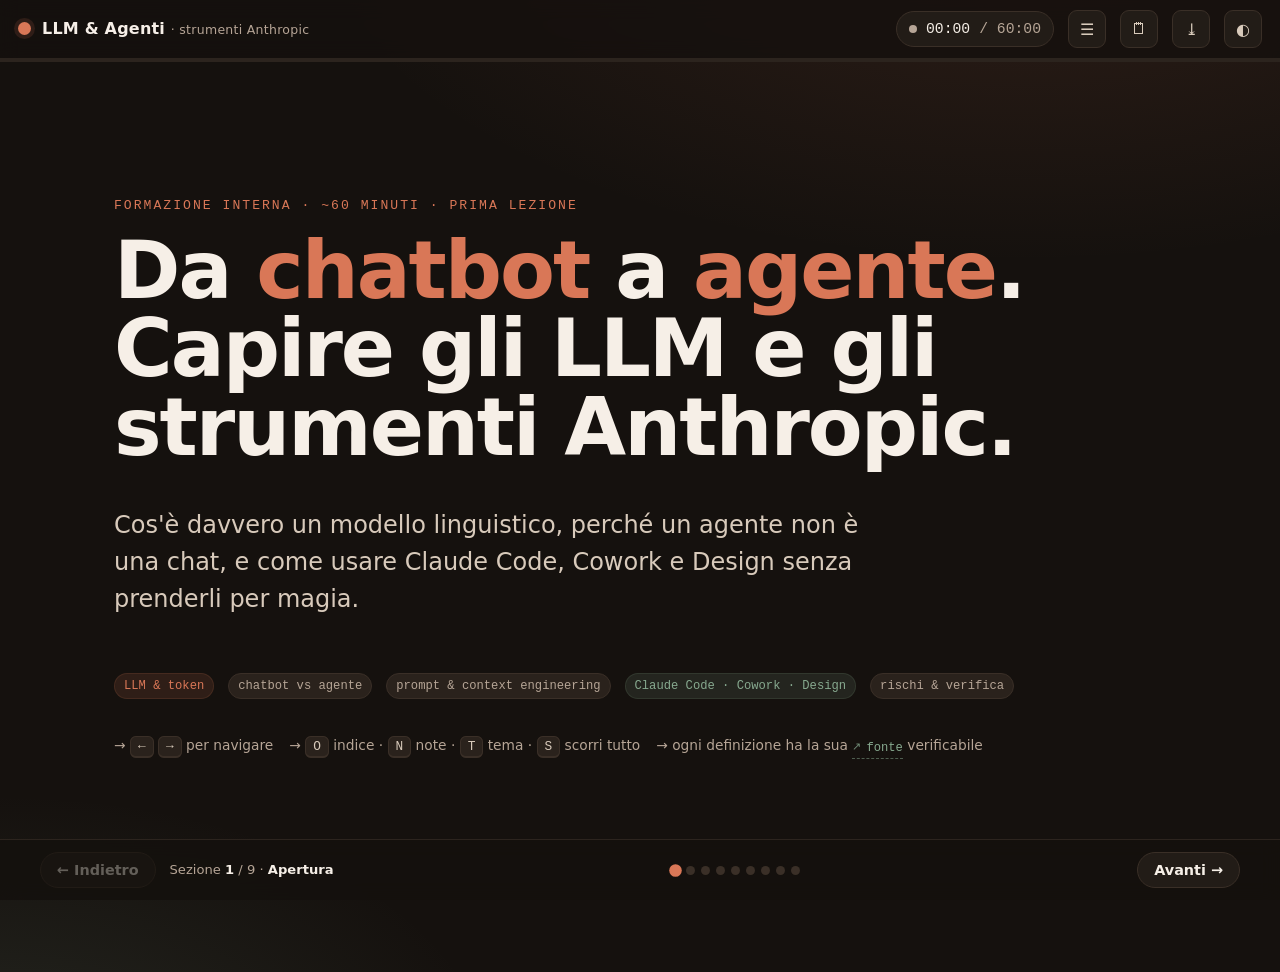
==== site/index.html @ 9fd4003c "Corso interattivo: LLM, agenti e strumenti Anthropic Mini-sito vanilla (HTML/CSS/JS, zero dipendenze" ====
<!doctype html>
<html lang="it" data-theme="dark">
<head>
  <meta charset="utf-8" />
  <meta name="viewport" content="width=device-width, initial-scale=1" />
  <title>Corso · LLM, Agenti e gli strumenti Anthropic</title>
  <meta name="description" content="Mini-sito interattivo per una lezione di ~60 minuti su LLM, agenti e gli strumenti Anthropic: Claude Code, Cowork e Design. Ogni definizione con fonte verificabile." />
  <link rel="stylesheet" href="styles.css" />
  <link rel="icon" href="data:image/svg+xml,<svg xmlns='http://www.w3.org/2000/svg' viewBox='0 0 100 100'><circle cx='50' cy='50' r='42' fill='%23d97757'/></svg>" />
</head>
<body>

  <!-- ============================================================ TOPBAR -->
  <header class="topbar">
    <div class="brand">
      <span class="dot"></span>
      <span>LLM &amp; Agenti <small>· strumenti Anthropic</small></span>
    </div>
    <div class="spacer"></div>
    <div class="timer" id="timer" title="Click per avviare / fermare il cronometro della lezione">
      <span class="t-state"></span>
      <span class="t-elapsed">00:00</span>
      <span class="t-target">/ 60:00</span>
    </div>
    <button class="iconbtn" id="btn-overview" title="Indice delle sezioni (O)">☰</button>
    <button class="iconbtn" id="btn-notes" title="Note del relatore (N)">🗒</button>
    <button class="iconbtn" id="btn-mode" title="Modalità scorrimento / presentazione (S)">⤓</button>
    <button class="iconbtn" id="btn-theme" title="Tema chiaro / scuro (T)">◐</button>
  </header>

  <div class="progress"><i id="progressbar"></i></div>

  <!-- ============================================================ DECK -->
  <main class="deck" id="deck">

    <!-- ===================================================== SLIDE 0: COVER -->
    <section class="slide" data-title="Apertura" data-time="—"
      data-notes="Benvenuto. Obiettivo della call: dare un modello mentale solido, non rendere tutti esperti. Dì subito che il sito è interattivo: useremo slider, diagrammi, tokenizer e un terminale dal vivo. Invita a interrompere con domande. Spiega la navigazione: frecce o pulsanti in basso.">
      <div class="cover">
        <span class="eyebrow">Formazione interna · ~60 minuti · prima lezione</span>
        <h1>Da <em>chatbot</em> a <em>agente</em>.<br />Capire gli LLM e gli strumenti Anthropic.</h1>
        <p class="sub">Cos'è davvero un modello linguistico, perché un agente non è una chat, e come usare Claude Code, Cowork e Design senza prenderli per magia.</p>
        <div class="meta-row">
          <span class="pill clay">LLM &amp; token</span>
          <span class="pill">chatbot vs agente</span>
          <span class="pill">prompt &amp; context engineering</span>
          <span class="pill sage">Claude Code · Cowork · Design</span>
          <span class="pill">rischi &amp; verifica</span>
        </div>
        <div class="hint">
          <span>→ <kbd>←</kbd> <kbd>→</kbd> per navigare</span>
          <span>→ <kbd>O</kbd> indice · <kbd>N</kbd> note · <kbd>T</kbd> tema · <kbd>S</kbd> scorri tutto</span>
          <span>→ ogni definizione ha la sua <span class="src" style="pointer-events:none">fonte</span> verificabile</span>
        </div>
      </div>
    </section>

    <!-- ===================================================== SLIDE 1: LLM -->
    <section class="slide" data-title="Cos'è un LLM" data-time="8 min"
      data-notes="Concetto guida: un LLM predice il pezzo di testo successivo più probabile, non 'sa' la verità. Fai scrivere una frase nel tokenizer e mostra che il testo è spezzato in token. Poi usa la predizione next-token: muovi la temperatura e mostra come cambia la creatività/casualità. Frase chiave da pronunciare: 'genera risposte plausibili, non verità garantite'.">
      <span class="kicker"><span class="num">01</span> · Cos'è un LLM · <span class="time">8 min</span></span>
      <h1 class="slide-title">Cos'è un LLM, e perché non è magia</h1>
      <p class="lead">Un Large Language Model lavora su <strong>token</strong> e fa una cosa sola, tantissime volte: prevede il pezzo di testo successivo più probabile.</p>

      <div class="def">
        <span class="deftag">Definizione</span>
        <div class="term">Large Language Model (LLM)</div>
        <p>Un modello addestrato su grandi quantità di testo che genera linguaggio prevedendo, un token alla volta, la continuazione più probabile date le istruzioni e il contesto. Non interroga un database della verità: produce testo plausibile.</p>
        <div class="src-row">
          <a class="src" href="https://docs.anthropic.com/en/docs/resources/glossary" target="_blank" rel="noopener">Anthropic — Glossary</a>
          <a class="src" href="https://developers.google.com/machine-learning/crash-course/llm/transformers" target="_blank" rel="noopener">Google ML Crash Course — LLM/Transformers</a>
        </div>
      </div>

      <div class="grid cols-2">
        <div class="def">
          <span class="deftag">Definizione</span>
          <div class="term">Token</div>
          <p>L'unità minima con cui il modello legge e scrive: un pezzo di parola, una parola corta, un simbolo. Il testo viene "spezzato" in token prima di essere elaborato.</p>
          <div class="src-row">
            <a class="src" href="https://docs.anthropic.com/en/docs/resources/glossary" target="_blank" rel="noopener">Anthropic — Glossary</a>
          </div>
        </div>
        <div class="def">
          <span class="deftag">Definizione</span>
          <div class="term">Context window</div>
          <p>La "memoria di lavoro" di una sessione: tutto ciò che il modello ha davanti adesso — istruzioni, file letti, risultati di strumenti, cronologia. Ha un limite di token.</p>
          <div class="src-row">
            <a class="src" href="https://docs.anthropic.com/en/docs/build-with-claude/context-windows" target="_blank" rel="noopener">Anthropic — Context windows</a>
          </div>
        </div>
      </div>

      <!-- WIDGET: Tokenizer -->
      <div class="widget" id="w-tokenizer">
        <div class="widget-head">
          <span class="try">Prova tu</span>
          <span class="w-title">Tokenizer — come il modello "vede" il tuo testo</span>
          <span class="w-hint">scrivi qualcosa e guarda i token</span>
        </div>
        <div class="field">
          <textarea id="tok-input" rows="2" spellcheck="false">Un LLM non sa: prevede il prossimo token più probabile.</textarea>
        </div>
        <div class="tok-out" id="tok-out" aria-live="polite"></div>
        <div class="tok-stats">
          <div class="stat"><div class="big" id="tok-count">0</div><div class="lbl">token (stima)</div></div>
          <div class="stat"><div class="big" id="tok-chars">0</div><div class="lbl">caratteri</div></div>
          <div class="stat"><div class="big" id="tok-words">0</div><div class="lbl">parole</div></div>
        </div>
        <p class="note">Stima didattica: la tokenizzazione reale usa algoritmi tipo BPE e dipende dal modello. Regola pratica diffusa: ~4 caratteri ≈ 1 token in testi latini. Fonte: <a class="src" href="https://docs.anthropic.com/en/docs/build-with-claude/context-windows" target="_blank" rel="noopener">Anthropic — Context windows</a></p>
      </div>

      <!-- WIDGET: Next token prediction -->
      <div class="widget" id="w-predict">
        <div class="widget-head">
          <span class="try">Prova tu</span>
          <span class="w-title">Predizione del prossimo token</span>
          <span class="w-hint">il modello assegna probabilità; la temperatura decide quanto "osa"</span>
        </div>
        <div class="chips" style="margin-bottom:14px">
          <div class="seg" id="pred-examples"></div>
        </div>
        <div class="pred-ctx" id="pred-ctx"></div>
        <div class="predbars" id="pred-bars"></div>
        <div class="chips" style="margin-top:18px; gap:16px">
          <button class="btn" id="pred-sample">🎲 Campiona un token</button>
          <button class="btn ghost small" id="pred-reset">reset</button>
          <label style="display:flex;align-items:center;gap:10px;font-size:.85rem;color:var(--muted-2)">
            temperatura <input type="range" id="pred-temp" min="0.1" max="1.5" step="0.05" value="0.7" style="width:160px">
            <b id="pred-temp-val" style="font-family:var(--mono);color:var(--clay)">0.70</b>
          </label>
        </div>
        <p class="note">Temperatura bassa = sceglie quasi sempre il token più probabile (output prevedibile). Temperatura alta = appiattisce le probabilità (output più vario, più rischio di errori). Fonti: <a class="src" href="https://developers.google.com/machine-learning/crash-course/llm/transformers" target="_blank" rel="noopener">Google ML Crash Course</a> · <a class="src" href="https://docs.anthropic.com/en/docs/resources/glossary" target="_blank" rel="noopener">Anthropic — Glossary</a></p>
      </div>

      <h2>Cosa portare a casa</h2>
      <div class="grid cols-3">
        <div class="card flat"><h3>📦 Token</h3><p>Tutto è testo spezzato in pezzi. Anche i tuoi file e le istruzioni.</p></div>
        <div class="card flat"><h3>🎯 Predizione</h3><p>Genera il continuazione probabile, non recupera fatti certi.</p></div>
        <div class="card flat"><h3>⚠️ Può sbagliare</h3><p>Convincente ≠ corretto. Hallucination, lacune, output incompleto.</p></div>
      </div>

      <blockquote class="quote">Un LLM non "sa" nel senso umano: genera risposte plausibili sulla base di contesto, istruzioni e conoscenza appresa.</blockquote>
      <p class="note">Limiti chiave (hallucination, conoscenza datata, context window come memoria limitata, steerability): <a class="src" href="https://www.anthropic.com/research/mapping-mind-language-model" target="_blank" rel="noopener">Anthropic — Mapping the Mind of a LLM</a> · <a class="src" href="https://stanford-cs324.github.io/winter2022/" target="_blank" rel="noopener">Stanford CS324</a></p>
    </section>

    <!-- ===================================================== SLIDE 2: CHAT → AGENTE -->
    <section class="slide" data-title="Da chat ad agente" data-time="8 min"
      data-notes="Mostra la scala: chatbot → assistant → tool-using → agente. Il salto vero è 'usa strumenti e lavora in loop'. Fai cliccare il diagramma del loop: gather context → act → verify → repeat. Esempio concreto: 'scrivimi una mail' (chat) vs 'leggi i documenti, estrai, confronta, crea il file' (agente). Prima di passare oltre, chiedi all'aula ad alta voce: cosa rende 'agente' un sistema?">
      <span class="kicker"><span class="num">02</span> · Da chat ad agente · <span class="time">8 min</span></span>
      <h1 class="slide-title">Da chat ad agente</h1>
      <p class="lead">Lo stesso modello, usato in modi diversi. Il salto non è "prompt migliori": è passare dal <strong>rispondere</strong> al <strong>lavorare su un obiettivo</strong> usando strumenti.</p>

      <div class="ladder">
        <div class="rung"><span class="lvl">1</span><span class="r-name">Chatbot</span><span class="r-desc">Risponde a domande, una alla volta.</span></div>
        <div class="rung"><span class="lvl">2</span><span class="r-name">Assistant</span><span class="r-desc">Segue istruzioni e mantiene il contesto della conversazione.</span></div>
        <div class="rung"><span class="lvl">3</span><span class="r-name">Tool-using AI</span><span class="r-desc">Usa strumenti: file, web, database, API.</span></div>
        <div class="rung"><span class="lvl">4</span><span class="r-name">Agente</span><span class="r-desc">Riceve un obiettivo, pianifica, agisce, verifica e itera.</span></div>
      </div>

      <div class="grid cols-2">
        <div class="def">
          <span class="deftag">Definizione</span>
          <div class="term">Agente</div>
          <p>Un sistema in cui il modello dirige dinamicamente il proprio processo e l'uso degli strumenti: persegue un obiettivo, mantiene stato/contesto e completa task multi-step — non si limita a rispondere.</p>
          <div class="src-row">
            <a class="src" href="https://www.anthropic.com/engineering/building-effective-agents" target="_blank" rel="noopener">Anthropic — Building effective agents</a>
            <a class="src" href="https://cloud.google.com/discover/what-are-ai-agents" target="_blank" rel="noopener">Google Cloud — What are AI agents?</a>
          </div>
        </div>
        <div class="def">
          <span class="deftag">Distinzione utile</span>
          <div class="term">Workflow ≠ Agente</div>
          <p>Nei <em>workflow</em> i passi sono predefiniti. In un <em>agente</em> è il modello a decidere dinamicamente cosa fare e quali strumenti usare. Spesso non serve un agente: basta una buona chiamata con il contesto giusto.</p>
          <div class="src-row">
            <a class="src" href="https://www.anthropic.com/engineering/building-effective-agents" target="_blank" rel="noopener">Anthropic — Building effective agents</a>
          </div>
        </div>
      </div>

      <!-- WIDGET: Loop diagram -->
      <div class="widget" id="w-loop">
        <div class="widget-head">
          <span class="try">Interattivo</span>
          <span class="w-title">Chatbot lineare vs loop dell'agente</span>
          <span class="w-hint">cambia modalità e avanza passo passo</span>
        </div>
        <div class="chips" style="margin-bottom:18px">
          <div class="seg" id="loop-mode">
            <button data-mode="chat" class="on">💬 Chatbot</button>
            <button data-mode="agent">🤖 Agente</button>
          </div>
          <button class="btn small" id="loop-step">▶ Passo successivo</button>
          <button class="btn ghost small" id="loop-reset">reset</button>
        </div>
        <div class="loop-stage" id="loop-stage"></div>
        <div class="loop-caption" id="loop-caption"></div>
        <p class="note">Il loop "gather context → take action → verify results → repeat" è il modo in cui lavora un agente di coding come Claude Code. Fonte: <a class="src" href="https://code.claude.com/docs/en/how-claude-code-works" target="_blank" rel="noopener">Claude Code — How Claude Code works</a></p>
      </div>

      <div class="callout tip">
        <span class="c-ico">💡</span>
        <div>
          <strong>Esempio concreto.</strong><br />
          <em>Chat:</em> «Scrivimi una mail.» &nbsp;→&nbsp; risposta singola.<br />
          <em>Agente:</em> «Leggi questi documenti, estrai i punti rilevanti, prepara una bozza, confrontala con lo storico, crea il file finale.» &nbsp;→&nbsp; task multi-step con strumenti e verifica.
        </div>
      </div>

    </section>

    <!-- ===================================================== SLIDE 3: PROMPT & CONTEXT -->
    <section class="slide" data-title="Prompt &amp; Context engineering" data-time="10 min"
      data-notes="Due idee distinte: prompt engineering = COME chiedi; context engineering = COSA metti a disposizione. Usa il prompt builder dal vivo con un esempio reale (es. mail a cliente arrabbiato). Poi lo slider del costo del contesto: più contesto = più token = più costo, più latenza, più rischio di confusione. Frase chiave: 'il contesto è carburante, ma anche peso'.">
      <span class="kicker"><span class="num">03</span> · Prompt &amp; Context engineering · <span class="time">10 min</span></span>
      <h1 class="slide-title">Chiedere bene, e dare il contesto giusto</h1>

      <div class="grid cols-2">
        <div class="def">
          <span class="deftag">Definizione</span>
          <div class="term">Prompt engineering</div>
          <p><strong>Come</strong> scrivi le istruzioni: ruolo, obiettivo, contesto, vincoli, esempi, formato di output e criteri di successo. Per prompt importanti, si testano con esempi/eval.</p>
          <div class="src-row">
            <a class="src" href="https://docs.anthropic.com/en/docs/build-with-claude/prompt-engineering/overview" target="_blank" rel="noopener">Anthropic — Prompt engineering</a>
            <a class="src" href="https://developers.openai.com/api/docs/guides/prompt-engineering" target="_blank" rel="noopener">OpenAI — Prompt engineering</a>
          </div>
        </div>
        <div class="def">
          <span class="deftag">Definizione</span>
          <div class="term">Context engineering</div>
          <p><strong>Cosa</strong> metti, mantieni, recuperi, comprimi o isoli nel contesto disponibile al modello durante un task: documenti, esempi, regole, dati aggiornati, memoria, strumenti.</p>
          <div class="src-row">
            <a class="src" href="https://www.anthropic.com/engineering/effective-context-engineering-for-ai-agents" target="_blank" rel="noopener">Anthropic — Effective context engineering</a>
          </div>
        </div>
      </div>

      <!-- WIDGET: Prompt builder -->
      <div class="widget" id="w-prompt">
        <div class="widget-head">
          <span class="try">Prova tu</span>
          <span class="w-title">Prompt builder — costruisci un'istruzione efficace</span>
          <span class="w-hint">compila i campi: il prompt si scrive da solo e la barra valuta la completezza</span>
        </div>
        <div class="grid cols-2">
          <div>
            <div class="field"><label>🎯 Obiettivo</label><input type="text" data-pf="Obiettivo" value="Scrivere una mail a un cliente"></div>
            <div class="field"><label>🧭 Contesto</label><input type="text" data-pf="Contesto" value="Il progetto è in ritardo di 3 giorni per un problema tecnico"></div>
            <div class="field"><label>⛔ Vincoli</label><input type="text" data-pf="Vincoli" value="Tono professionale e trasparente, non difensivo. Max 180 parole"></div>
          </div>
          <div>
            <div class="field"><label>📄 Formato desiderato</label><input type="text" data-pf="Formato" value="Email pronta da inviare, con oggetto"></div>
            <div class="field"><label>✅ Criteri di qualità</label><input type="text" data-pf="Criteri" value="Chiara, empatica, propone un prossimo passo concreto"></div>
            <div class="field"><label>🚫 Cosa evitare</label><input type="text" data-pf="Evita" value="Non promettere date certe"></div>
          </div>
        </div>
        <h3 style="margin-top:6px">Prompt generato</h3>
        <pre><code id="prompt-out"></code></pre>
        <div class="meter" style="grid-template-columns:160px 1fr 96px">
          <span class="mlbl">Completezza prompt</span>
          <div class="mtrack"><div class="mfill" id="prompt-score-fill" style="width:0;background:var(--clay)"></div></div>
          <span class="mval" id="prompt-score">0 / 6</span>
        </div>
        <p class="note">Schema da fonti ufficiali: includere ruolo/obiettivo, contesto, vincoli, esempi, formato di output e criteri di successo. <a class="src" href="https://docs.anthropic.com/en/docs/build-with-claude/prompt-engineering/overview" target="_blank" rel="noopener">Anthropic</a> · <a class="src" href="https://ai.google.dev/gemini-api/docs/prompting-strategies" target="_blank" rel="noopener">Google Gemini — prompt design</a></p>
      </div>

      <h2>Il contesto è carburante, ma anche peso</h2>
      <p>Ogni file, istruzione, risultato di strumento o pezzo di cronologia che entra nella richiesta <strong>consuma token</strong>. Più contesto significa più costo, più latenza e — se è irrilevante — più rischio di confusione.</p>

      <!-- WIDGET: Context cost -->
      <div class="widget" id="w-cost">
        <div class="widget-head">
          <span class="try">Interattivo</span>
          <span class="w-title">Quanto pesa il contesto?</span>
          <span class="w-hint">muovi lo slider: token in input → costo, latenza, rischio di drift</span>
        </div>
        <label style="display:flex;align-items:center;gap:12px;font-size:.9rem;color:var(--muted-2);flex-wrap:wrap">
          Contesto in input
          <input type="range" id="cost-range" min="1" max="200" step="1" value="12" style="flex:1;min-width:200px">
          <b id="cost-tokens" style="font-family:var(--mono);color:var(--clay)">12k token</b>
        </label>
        <div class="meters" id="cost-meters" style="margin-top:18px"></div>
        <p class="note">Valori illustrativi per dare l'intuizione delle proporzioni, non un listino. Più contesto = più token di input = più costo/latenza; il contesto irrilevante aumenta il rischio di drift. Fonti: <a class="src" href="https://docs.anthropic.com/en/docs/build-with-claude/context-windows" target="_blank" rel="noopener">Anthropic — Context windows</a> · <a class="src" href="https://code.claude.com/docs/en/context-window" target="_blank" rel="noopener">Claude Code — Context window</a></p>
      </div>

      <div class="callout">
        <span class="c-ico">🧹</span>
        <div><strong>Regola pratica.</strong> Se non sapresti spiegare in 30 secondi cosa c'è ancora di utile nella conversazione, probabilmente è ora di pulire il contesto: riassumi (fatti, decisioni, vincoli, prossimi passi) e riparti pulito.
        <div class="src-row"><a class="src" href="https://code.claude.com/docs/en/memory" target="_blank" rel="noopener">Claude Code — Memory</a> <a class="src" href="https://www.anthropic.com/engineering/effective-context-engineering-for-ai-agents" target="_blank" rel="noopener">Anthropic — Context engineering</a></div>
        </div>
      </div>
    </section>

    <!-- ===================================================== SLIDE 4: MAPPA CLAUDE -->
    <section class="slide" data-title="Mappa Claude" data-time="15 min"
      data-notes="È il blocco centrale. Apri ogni card una alla volta. Messaggio cardine: non esiste UN solo uso dell'AI, esistono superfici diverse per lavori diversi. Per Claude Code spiega il loop e i permission modes (fai cliccare i modi). Per Cowork i 5 criteri del task adatto. Per Design: 'non fammi un'immagine', ma artefatto modificabile e iterabile. Skills e MCP li approfondiamo nella sezione successiva.">
      <span class="kicker"><span class="num">04</span> · Mappa Claude · <span class="time">14 min</span></span>
      <h1 class="slide-title">Una mappa di Claude: Chat, Code, Cowork, Design</h1>
      <p class="lead">Non esiste un solo modo di usare l'AI. Esistono <strong>superfici diverse per tipi di lavoro diversi</strong>. Clicca una card per espanderla.</p>

      <!-- WIDGET: surfaces -->
      <div class="surf-grid" id="surfaces"></div>
      <p class="note" style="margin-top:14px">Panoramica strumenti: <a class="src" href="https://claude.com/product/overview" target="_blank" rel="noopener">Claude — Product overview</a></p>

      <h2>Artifacts — quando l'output diventa un oggetto</h2>
      <div class="def">
        <span class="deftag">Definizione</span>
        <div class="term">Artifact</div>
        <p>Un contenuto sostanzioso e autonomo che Claude apre in una <strong>finestra dedicata</strong>, accanto alla conversazione: «trasforma le idee in app, strumenti o contenuti condivisibili». Claude lo crea automaticamente quando l'output è significativo e auto-contenuto (in genere oltre ~15 righe) e probabilmente vorrai modificarlo, riusarlo o riferirti ad esso.</p>
        <div class="src-row">
          <a class="src" href="https://support.claude.com/en/articles/9487310-what-are-artifacts-and-how-do-i-use-them" target="_blank" rel="noopener">Claude — What are Artifacts</a>
        </div>
      </div>
      <div class="grid cols-2">
        <div class="card flat">
          <h3>Cosa può diventare un artifact</h3>
          <div class="chips">
            <span class="pill">documenti (Markdown)</span>
            <span class="pill">snippet di codice</span>
            <span class="pill clay">siti HTML single-page</span>
            <span class="pill">immagini SVG</span>
            <span class="pill">diagrammi &amp; flowchart</span>
            <span class="pill sage">componenti React interattivi</span>
          </div>
          <p class="note">Proprio come questo mini-sito: un artefatto interattivo, non una risposta di testo.</p>
        </div>
        <div class="card flat">
          <h3>Cosa puoi farci</h3>
          <ul>
            <li><strong>modificare e iterare</strong>: editing in-place o via chat, con selettore delle versioni;</li>
            <li><strong>condividere e pubblicare</strong>: link pubblico o all'organizzazione, copia/scarica;</li>
            <li><strong>renderli interattivi</strong>: stato persistente e connessione a servizi esterni via MCP.</li>
          </ul>
          <div class="src-row"><a class="src" href="https://support.claude.com/en/articles/9487310-what-are-artifacts-and-how-do-i-use-them" target="_blank" rel="noopener">Claude — What are Artifacts</a></div>
        </div>
      </div>
      <div class="callout">
        <span class="c-ico">🧱</span>
        <div>È il filo che lega Chat, Code e Design: l'AI non «risponde» soltanto, ma produce un <strong>oggetto modificabile, versionabile e condivisibile</strong>. La differenza tra «dammi un testo» e «costruiamo qualcosa insieme».</div>
      </div>

      <h2>Focus: Claude Code</h2>
      <div class="def">
        <span class="deftag">Definizione</span>
        <div class="term">Claude Code</div>
        <p>Un agente di coding che lavora dove vive il progetto: legge file, cerca nel codice, modifica file, esegue comandi, lancia test/build/lint e usa strumenti esterni — operando nel loop capisci → agisci → verifica. Senza strumenti Claude <em>risponde</em>; con gli strumenti <em>può agire</em>.</p>
        <div class="src-row">
          <a class="src" href="https://code.claude.com/docs/en/overview" target="_blank" rel="noopener">Claude Code — Overview</a>
          <a class="src" href="https://code.claude.com/docs/en/how-claude-code-works" target="_blank" rel="noopener">How Claude Code works</a>
        </div>
      </div>

      <h3>Come ragiona: obiettivo → loop → workflow</h3>
      <div class="grid cols-3">
        <div class="card flat">
          <h3>🎯 Goal</h3>
          <p>Gli dai un <strong>obiettivo</strong>, non micro-istruzioni passo-passo: «trova e correggi il bug del login». È lui a decidere come arrivarci.</p>
          <div class="src-row"><a class="src" href="https://www.anthropic.com/engineering/building-effective-agents" target="_blank" rel="noopener">Anthropic — Building effective agents</a></div>
        </div>
        <div class="card flat">
          <h3>🔁 Loop</h3>
          <p>Lavora in ciclo: <strong>gather context → take action → verify → repeat</strong>, finché l'obiettivo non è completo. La verifica (test/build/lint) chiude ogni giro.</p>
          <div class="src-row"><a class="src" href="https://code.claude.com/docs/en/how-claude-code-works" target="_blank" rel="noopener">How Claude Code works</a></div>
        </div>
        <div class="card flat">
          <h3>🧩 Workflow</h3>
          <p>Per task strutturati segue o compone <strong>percorsi ripetibili</strong>: routing, parallelizzazione, orchestratore-worker, evaluator-optimizer. Workflow = passi guidati; agente = decide da sé.</p>
          <div class="src-row"><a class="src" href="https://www.anthropic.com/engineering/building-effective-agents" target="_blank" rel="noopener">Building effective agents</a> <a class="src" href="https://code.claude.com/docs/en/common-workflows" target="_blank" rel="noopener">Common workflows</a></div>
        </div>
      </div>

      <div class="grid cols-2">
        <div class="card flat">
          <h3>Quando usarlo</h3>
          <ul>
            <li>«Spiegami questa codebase.»</li>
            <li>«Trova dove nasce questo bug.»</li>
            <li>«Aggiungi questa feature / scrivi i test.»</li>
            <li>«Refactorizza questo modulo / preparami una PR.»</li>
          </ul>
          <div class="src-row"><a class="src" href="https://code.claude.com/docs/en/common-workflows" target="_blank" rel="noopener">Claude Code — Common workflows</a></div>
        </div>
        <div class="card flat">
          <h3>Concetti da conoscere</h3>
          <div class="chips">
            <span class="pill">context window</span>
            <span class="pill clay">permission modes</span>
            <span class="pill">plan mode</span>
            <span class="pill"><code>CLAUDE.md</code></span>
            <span class="pill">skills</span>
            <span class="pill">subagents</span>
            <span class="pill sage">MCP</span>
          </div>
          <p class="note">Sette modi per guidare Claude Code (CLAUDE.md, rules, skills, subagents, hooks, output styles, system prompt): <a class="src" href="https://claude.com/blog/steering-claude-code-skills-hooks-rules-subagents-and-more" target="_blank" rel="noopener">Steering Claude Code</a></p>
        </div>
      </div>

      <!-- WIDGET: permission modes -->
      <div class="widget" id="w-perm">
        <div class="widget-head">
          <span class="try">Interattivo</span>
          <span class="w-title">Permission modes — autonomia ≠ perdere il controllo</span>
          <span class="w-hint">scegli un modo e vedi cosa viene fatto in automatico</span>
        </div>
        <div class="seg" id="perm-modes" style="flex-wrap:wrap"></div>
        <div class="perm-desc" id="perm-desc"></div>
        <div class="perm-view" id="perm-view"></div>
        <p class="note">Si sceglie il livello di supervisione in base al rischio. Fonte: <a class="src" href="https://code.claude.com/docs/en/permission-modes" target="_blank" rel="noopener">Claude Code — Permission modes</a></p>
      </div>

      <div class="callout">
        <span class="c-ico">🧩</span>
        <div><strong>Skills, MCP e Connectors</strong> sono i modi per <em>potenziare</em> un agente come Claude Code: li vediamo in dettaglio nella prossima sezione. Per ora basta sapere che esistono — e che trasformano «Claude risponde» in «Claude lavora dove serve».</div>
      </div>

      <h2>Focus: Cowork e Design</h2>
      <div class="grid cols-2">
        <div class="def">
          <span class="deftag">Quando usare Cowork</span>
          <div class="term">Claude Cowork</div>
          <p>Per delegare lavoro <em>non tecnico</em> multi-step che produce un deliverable (report, deck, spreadsheet, briefing). Cinque segnali che un task è adatto:</p>
          <ul style="margin:8px 0 0;padding-left:18px;color:var(--ink-soft);font-size:.92rem">
            <li>entrano più input (file, folder, connettori);</li>
            <li>esce un file/deliverable;</li>
            <li>lo rifarai (è ripetibile);</li>
            <li>sai riconoscere un buon risultato;</li>
            <li>il lavoro centrale è noioso: estrarre, riordinare, riconciliare, riformattare.</li>
          </ul>
          <p style="margin-top:10px"><strong>Azioni ricorrenti e schedulate.</strong> Cowork non è solo «una volta»: puoi <em>delegare e schedulare</em> task che si ripetono — un briefing ogni mattina da Slack/Gmail/calendario, un report periodico, un pacing di budget — così il deliverable arriva da solo a cadenza fissa (es. ogni giorno, ogni ora, ogni settimana).</p>
          <div class="src-row"><a class="src" href="https://claude.com/product/overview" target="_blank" rel="noopener">Claude — Product overview</a></div>
        </div>
        <div class="def">
          <span class="deftag">Cos'è davvero</span>
          <div class="term">Claude Design</div>
          <p>Claude applicato a output visuali e <strong>iterabili</strong>: wireframe, mockup, prototipi, presentazioni, materiali. Non è «fammi un'immagine»: è «costruiamo un artefatto visuale modificabile e iterabile», con la possibilità di passare tra design e codice.</p>
          <div class="src-row"><a class="src" href="https://claude.com/product/overview" target="_blank" rel="noopener">Claude — Product overview</a></div>
        </div>
      </div>

    </section>

    <!-- ===================================================== SLIDE 5: SKILLS / MCP -->
    <section class="slide" data-title="Skills, Subagents, Hooks &amp; MCP" data-time="9 min"
      data-notes="Idea guida: il modello conta, ma conta moltissimo l'harness intorno. Quattro modi per potenziare un agente. Skills = istruzioni/procedure riutilizzabili caricate solo quando servono. Subagents = worker isolati con contesto separato che tornano un summary (tengono pulito il contesto principale). Hooks = automazioni deterministiche su eventi (girano sempre, non dipendono dal giudizio del modello). MCP/Connectors = collegamento a dati e tool esterni. Usa i due widget interattivi. Chiudi sul rischio MCP: prompt injection, permessi e governance.">
      <span class="kicker"><span class="num">05</span> · Estendere Claude · <span class="time">9 min</span></span>
      <h1 class="slide-title">Estendere Claude: Skills, MCP e Connectors</h1>
      <p class="lead">Il modello conta, ma <strong>conta moltissimo ciò che gli metti intorno</strong>: istruzioni riutilizzabili (skills) e collegamenti al mondo reale (MCP e connectors). È qui che «Claude risponde» diventa «Claude lavora dove serve».</p>
      <p class="note">Principio di fondo: «il modello conta, ma l'harness intorno al modello conta moltissimo». Fonte: <a class="src" href="https://claude.com/blog/how-claude-code-works-in-large-codebases-best-practices-and-where-to-start" target="_blank" rel="noopener">Claude Code in large codebases</a></p>

      <!-- ===== SKILLS ===== -->
      <h2>Skills — istruzioni che Claude carica quando servono</h2>
      <div class="def">
        <span class="deftag">Definizione</span>
        <div class="term">Skill</div>
        <p>Una <strong>cartella</strong> con istruzioni, script e risorse (più un piccolo frontmatter) che Claude carica <em>on demand</em>, solo quando sono rilevanti per il task. Non è semplice markdown: è un pacchetto di conoscenza o di procedura, riutilizzabile e condivisibile nel team.</p>
        <div class="src-row">
          <a class="src" href="https://claude.com/blog/lessons-from-building-claude-code-how-we-use-skills" target="_blank" rel="noopener">Lessons from building Claude Code — skills</a>
        </div>
      </div>

      <div class="grid cols-2">
        <div class="card flat">
          <h3>Perché esistono</h3>
          <ul>
            <li><strong>Caricate solo quando servono</strong>: non pesano sempre sul contesto → meno token, meno rumore.</li>
            <li><strong>Incapsulano un playbook</strong>: una procedura ripetibile invece di rispiegarla ogni volta.</li>
            <li><strong>Condivisibili</strong>: lo stesso modo di lavorare per tutto il team.</li>
          </ul>
          <div class="src-row"><a class="src" href="https://www.anthropic.com/engineering/effective-context-engineering-for-ai-agents" target="_blank" rel="noopener">Anthropic — Context engineering</a></div>
        </div>
        <div class="card flat">
          <h3>Categorie utili</h3>
          <div class="chips">
            <span class="pill">library / API reference</span>
            <span class="pill">product verification</span>
            <span class="pill">data fetching &amp; analysis</span>
            <span class="pill">business process automation</span>
            <span class="pill">code scaffolding / templates</span>
            <span class="pill">code quality / review</span>
          </div>
          <div class="src-row"><a class="src" href="https://claude.com/blog/lessons-from-building-claude-code-how-we-use-skills" target="_blank" rel="noopener">Lessons — skills</a></div>
        </div>
      </div>

      <div class="callout tip">
        <span class="c-ico">🔑</span>
        <div><strong>La porta d'ingresso.</strong> «Se ti ritrovi a spiegare sempre la stessa cosa a Claude, quella cosa è candidata a diventare una skill.»
        <div class="src-row"><a class="src" href="https://claude.com/blog/lessons-from-building-claude-code-how-we-use-skills" target="_blank" rel="noopener">Lessons from building Claude Code — skills</a></div></div>
      </div>

      <!-- WIDGET: steering helper -->
      <div class="widget" id="w-steer">
        <div class="widget-head">
          <span class="try">Interattivo</span>
          <span class="w-title">Quale meccanismo mi serve?</span>
          <span class="w-hint">scegli la situazione: Claude si guida in modi diversi</span>
        </div>
        <div class="seg" id="steer-scenarios" style="flex-wrap:wrap"></div>
        <div class="dpanel card flat" id="steer-result"></div>
        <p class="note">Sette modi per guidare Claude Code (CLAUDE.md, rules, skills, subagents, hooks, output styles, append system prompt) e quando usarli. Fonte: <a class="src" href="https://claude.com/blog/steering-claude-code-skills-hooks-rules-subagents-and-more" target="_blank" rel="noopener">Steering Claude Code</a></p>
      </div>

      <!-- ===== SUBAGENTS ===== -->
      <h2>Subagents — lavoro isolato che non sporca il contesto</h2>
      <div class="def">
        <span class="deftag">Definizione</span>
        <div class="term">Subagent</div>
        <p>Un assistente <strong>isolato, con il proprio contesto separato</strong>, a cui delegare un side task o un'esplorazione lunga. Fa il suo lavoro a parte e restituisce al thread principale solo un <em>summary</em>, invece dell'intero viaggio: così la context window principale resta pulita.</p>
        <div class="src-row">
          <a class="src" href="https://docs.anthropic.com/en/docs/claude-code/sub-agents" target="_blank" rel="noopener">Anthropic — Subagents</a>
        </div>
      </div>
      <div class="grid cols-2">
        <div class="card flat">
          <h3>Quando usarli</h3>
          <ul>
            <li>esplorazioni lunghe in codebase grandi;</li>
            <li>task specializzati e ripetuti;</li>
            <li>mantenere pulito il contesto principale;</li>
            <li>far tornare un riepilogo invece di tutti i dettagli intermedi.</li>
          </ul>
        </div>
        <div class="card flat">
          <h3>Il trade-off</h3>
          <p>Il thread principale vede <strong>meno dettagli intermedi</strong>. Per task critici, chiedi al subagent evidenze o un riepilogo strutturato (cosa ha trovato, cosa ha cambiato, cosa resta da verificare).</p>
          <div class="src-row"><a class="src" href="https://docs.anthropic.com/en/docs/claude-code/sub-agents" target="_blank" rel="noopener">Anthropic — Subagents</a></div>
        </div>
      </div>

      <!-- ===== HOOKS ===== -->
      <h2>Hooks — automazioni deterministiche su eventi</h2>
      <div class="def">
        <span class="deftag">Definizione</span>
        <div class="term">Hook</div>
        <p>Un'automazione <strong>deterministica</strong> agganciata a un evento del ciclo di lavoro (es. dopo una modifica a un file, prima di un commit). Gira <em>sempre allo stesso modo</em> e non dipende dal giudizio del modello: è la differenza tra «chiedo a Claude di ricordarsi di…» e «succede e basta».</p>
        <div class="src-row">
          <a class="src" href="https://docs.anthropic.com/en/docs/claude-code/hooks" target="_blank" rel="noopener">Anthropic — Claude Code hooks</a>
        </div>
      </div>
      <div class="grid cols-2">
        <div class="card flat">
          <h3>Esempi tipici</h3>
          <ul>
            <li>lanciare <code>lint</code> o <code>format</code> a ogni modifica;</li>
            <li>eseguire i test prima di considerare un task concluso;</li>
            <li>bloccare un'azione che non rispetta una regola;</li>
            <li>registrare/notificare quando avviene un certo evento.</li>
          </ul>
        </div>
        <div class="card flat">
          <h3>Skill o Hook?</h3>
          <p><strong>Skill</strong> = conoscenza/procedura che il modello <em>sceglie</em> di usare quando rilevante. <strong>Hook</strong> = regola che scatta <em>sempre</em>, a prescindere, su un evento. Usa l'hook quando l'automazione deve essere garantita, non opzionale.</p>
          <div class="src-row"><a class="src" href="https://claude.com/blog/steering-claude-code-skills-hooks-rules-subagents-and-more" target="_blank" rel="noopener">Steering Claude Code</a></div>
        </div>
      </div>

      <!-- ===== MCP / CONNECTORS ===== -->
      <h2>MCP &amp; Connectors — collegare Claude al mondo reale</h2>
      <div class="grid cols-2">
        <div class="def">
          <span class="deftag">Definizione</span>
          <div class="term">MCP — Model Context Protocol</div>
          <p>Uno <strong>standard aperto</strong> per collegare modelli e app a strumenti, dati e API esterni. È la «presa universale»: invece di un'integrazione su misura per ogni sistema, un protocollo comune che li fa parlare con Claude.</p>
          <div class="src-row">
            <a class="src" href="https://code.claude.com/docs/en/mcp" target="_blank" rel="noopener">Claude Code — MCP</a>
            <a class="src" href="https://developers.openai.com/api/docs/mcp" target="_blank" rel="noopener">OpenAI — MCP</a>
          </div>
        </div>
        <div class="def">
          <span class="deftag">Definizione</span>
          <div class="term">Connector</div>
          <p>L'<strong>integrazione concreta</strong> costruita su MCP verso un sistema specifico (GitHub, Figma, Slack, Gmail, Notion, un database…). MCP è il protocollo; il connector è la spina che colleghi davvero.</p>
          <div class="src-row">
            <a class="src" href="https://code.claude.com/docs/en/mcp" target="_blank" rel="noopener">Claude Code — MCP</a>
          </div>
        </div>
      </div>

      <p>Il valore in una frase: <strong>niente più copia/incolla</strong> da sistemi esterni. Claude può leggere e agire <em>dove il lavoro vive già</em>, invece di farti fare da ponte manuale tra gli strumenti.</p>

      <!-- WIDGET: connectors map -->
      <div class="widget" id="w-connectors">
        <div class="widget-head">
          <span class="try">Interattivo</span>
          <span class="w-title">Cosa può fare Claude con un connector?</span>
          <span class="w-hint">clicca un sistema esterno</span>
        </div>
        <div class="fourd" id="conn-grid" style="grid-template-columns:repeat(3,1fr)"></div>
        <div class="dpanel card flat" id="conn-panel"></div>
        <p class="note">Esempi di sistemi collegabili via MCP/connectors. Fonte: <a class="src" href="https://code.claude.com/docs/en/mcp" target="_blank" rel="noopener">Claude Code — MCP</a></p>
      </div>

      <div class="callout warn">
        <span class="c-ico">⚠️</span>
        <div><strong>Il rovescio della medaglia: fiducia e permessi.</strong> Un connector dà a Claude accesso a dati e azioni reali. Server MCP e contenuti esterni possono introdurre <em>prompt injection</em> o azioni indesiderate: servono fonti fidate, permessi limitati e governance (es. enterprise-managed auth).
        <div class="src-row"><a class="src" href="https://code.claude.com/docs/en/mcp" target="_blank" rel="noopener">Claude Code — MCP</a> <a class="src" href="https://developers.openai.com/api/docs/mcp" target="_blank" rel="noopener">OpenAI — MCP (trust &amp; permessi)</a></div></div>
      </div>
    </section>

    <!-- ===================================================== SLIDE 6: CLI vs UI -->
    <section class="slide" data-title="CLI: confronto &amp; uso" data-time="8 min"
      data-notes="Prima il confronto fra superfici col filtro profilo. Poi 'uso della CLI': come si lavora davvero nel terminale. Fai avanzare il terminale interattivo passo passo: avvio nella cartella, @file per il contesto, plan mode, esecuzione, verifica con i test. Frase chiave: la CLI è per chi vuole lavorare vicino al sistema; dai sempre a Claude un modo per verificare il lavoro.">
      <span class="kicker"><span class="num">06</span> · CLI: confronto &amp; uso · <span class="time">8 min</span></span>
      <h1 class="slide-title">CLI o UI? Dipende da dove lavori</h1>
      <p class="lead">Stessa intelligenza, superfici diverse. La scelta dipende da quanto vuoi stare vicino al sistema e da quanto è tecnico il task.</p>

      <div class="widget" id="w-matrix">
        <div class="widget-head">
          <span class="try">Interattivo</span>
          <span class="w-title">Quale superficie per te?</span>
          <span class="w-hint">scegli il profilo: evidenzia le superfici consigliate</span>
        </div>
        <div class="seg" id="matrix-profile">
          <button data-p="dev" class="on">👩‍💻 Sono tecnico/sviluppatore</button>
          <button data-p="nontech">🧑‍💼 Non sono tecnico</button>
        </div>
        <div style="overflow-x:auto">
          <table class="matrix" id="matrix-table"></table>
        </div>
      </div>

      <blockquote class="quote">La CLI è per chi vuole lavorare vicino al sistema. La UI è per chi vuole delegare e controllare visivamente il risultato.</blockquote>
      <p class="note">Superfici e trade-off: <a class="src" href="https://code.claude.com/docs/en/overview" target="_blank" rel="noopener">Claude Code — Overview</a> · <a class="src" href="https://claude.com/product/overview" target="_blank" rel="noopener">Claude — Product overview</a></p>

      <h2>Uso della CLI di Claude Code</h2>
      <p class="lead" style="font-size:1.05rem">La CLI si usa <strong>dentro la cartella del progetto</strong>, nel terminale. Parli in linguaggio naturale e porti il contesto direttamente da dove lavori.</p>
      <div class="grid cols-3">
        <div class="card flat">
          <h3>🚀 Avvio</h3>
          <p>Apri il terminale nella cartella del progetto e avvii Claude Code lì: lavora con i file e i comandi del progetto reale.</p>
          <div class="src-row"><a class="src" href="https://code.claude.com/docs/en/overview" target="_blank" rel="noopener">Claude Code — Overview</a></div>
        </div>
        <div class="card flat">
          <h3>📎 Porta il contesto</h3>
          <p>Riferisci file con <code>@</code>, incolla log, URL di documentazione, screenshot, o fai <em>pipe</em> dell'output di un comando direttamente nella richiesta.</p>
          <div class="src-row"><a class="src" href="https://code.claude.com/docs/en/best-practices" target="_blank" rel="noopener">Claude Code — Best practices</a></div>
        </div>
        <div class="card flat">
          <h3>🧭 Workflow consigliato</h3>
          <p>Per task incerti: <strong>explore → plan → code</strong>. Per task piccoli, chiedi direttamente. Usa <em>plan mode</em> quando il rischio è medio/alto o il codice è sconosciuto.</p>
          <div class="src-row"><a class="src" href="https://code.claude.com/docs/en/common-workflows" target="_blank" rel="noopener">Claude Code — Common workflows</a></div>
        </div>
      </div>

      <!-- WIDGET: CLI session stepper -->
      <div class="widget" id="w-cli">
        <div class="widget-head">
          <span class="try">Interattivo</span>
          <span class="w-title">Una sessione tipo nella CLI</span>
          <span class="w-hint">avanza passo passo: capisci → pianifica → agisci → verifica</span>
        </div>
        <div class="term-mock" id="cli-term"></div>
        <div class="chips" style="margin-top:14px">
          <button class="btn small" id="cli-step">▶ Passo successivo</button>
          <button class="btn ghost small" id="cli-reset">reset</button>
          <span class="w-hint" id="cli-progress"></span>
        </div>
        <p class="note">Esempio illustrativo di interazione (i comandi esatti dipendono dalla versione). Pattern e buone pratiche: <a class="src" href="https://code.claude.com/docs/en/common-workflows" target="_blank" rel="noopener">Common workflows</a> · <a class="src" href="https://code.claude.com/docs/en/best-practices" target="_blank" rel="noopener">Best practices</a></p>
      </div>

      <div class="callout tip">
        <span class="c-ico">✅</span>
        <div><strong>La regola d'oro della CLI.</strong> Dai sempre a Claude un modo per <em>verificare</em> il proprio lavoro: test, build, lint, uno script, uno screenshot. Senza verifica, l'autonomia diventa un rischio.
        <div class="src-row"><a class="src" href="https://code.claude.com/docs/en/best-practices" target="_blank" rel="noopener">Claude Code — Best practices</a></div></div>
      </div>
    </section>

    <!-- ===================================================== SLIDE 6: RISCHI + 4D -->
    <section class="slide" data-title="Rischi &amp; framework 4D" data-time="5 min"
      data-notes="Chiudi sul giudizio umano. L'AI accelera, non sostituisce la responsabilità. Mostra i rischi (hallucination, dati sensibili, output convincente ma sbagliato, azioni automatiche non controllate). Poi clicca le 4 D: Delegation, Description, Discernment, Diligence. Messaggio: dare sempre criteri di verifica.">
      <span class="kicker"><span class="num">07</span> · Rischi, verifica &amp; 4D · <span class="time">5 min</span></span>
      <h1 class="slide-title">Acceleratore, non sostituto del giudizio</h1>

      <div class="grid cols-2">
        <div class="card flat">
          <h3>⚠️ Rischi da tenere a mente</h3>
          <ul>
            <li>hallucination: output convincente ma sbagliato;</li>
            <li>dati sensibili messi in contesti non sicuri;</li>
            <li>perdita di tono o standard aziendale;</li>
            <li>azioni automatiche non controllate;</li>
            <li>dipendenza senza verifica.</li>
          </ul>
        </div>
        <div class="card flat">
          <h3>✅ Buone pratiche</h3>
          <ul>
            <li>mai fidarsi ciecamente: verifica fonti e numeri;</li>
            <li>niente dati riservati senza conoscere policy e ambiente;</li>
            <li>dare sempre criteri di verifica;</li>
            <li>per task importanti, chiedere assunzioni, incertezze e checklist;</li>
            <li>usare l'AI per accelerare, non per abdicare.</li>
          </ul>
        </div>
      </div>
      <p class="note">Verifica e tool design: <a class="src" href="https://code.claude.com/docs/en/best-practices" target="_blank" rel="noopener">Claude Code — Best practices</a> · MCP e prompt injection: <a class="src" href="https://code.claude.com/docs/en/mcp" target="_blank" rel="noopener">Claude Code — MCP</a></p>

      <h2>Il framework 4D dell'AI fluency</h2>
      <p>Un modello mentale semplice per principianti: collaborare con l'AI in modo <em>effective, efficient, ethical, safe</em>. Clicca ogni D.</p>
      <div class="fourd" id="fourd"></div>
      <div class="dpanel card flat" id="fourd-panel"></div>
      <p class="note">Framework 4D (Delegation, Description, Discernment, Diligence) introdotto nel percorso AI Fluency di Anthropic. Riferimento prodotto/risorse: <a class="src" href="https://docs.anthropic.com/en/docs/intro-to-claude" target="_blank" rel="noopener">Anthropic — Intro to Claude</a></p>
    </section>

    <!-- ===================================================== SLIDE 7: TAKEAWAY + GLOSSARIO + FONTI -->
    <section class="slide" data-title="Takeaway · Glossario · Fonti" data-time="2 min"
      data-notes="Ricapitola i 5 messaggi. Ricorda che il glossario e tutte le fonti sono qui sotto, verificabili in autonomia. Invita a una micro-demo dal vivo se c'è tempo: 'leggi questa cartella, spiegamela, trova un bug, proponi una modifica'.">
      <span class="kicker"><span class="num">08</span> · In sintesi · <span class="time">chiusura</span></span>
      <h1 class="slide-title">Cinque cose da portare a casa</h1>
      <div class="grid cols-2">
        <div class="card"><h3>1 · Non è magia</h3><p>L'AI lavora su istruzioni, contesto e probabilità. Genera il plausibile, non la verità garantita.</p></div>
        <div class="card"><h3>2 · Gli agenti agiscono</h3><p>Non si limitano a rispondere: eseguono task usando strumenti, in loop, con verifica.</p></div>
        <div class="card"><h3>3 · Il contesto conta (e costa)</h3><p>La qualità dipende dal contesto che dai. Ma il contesto pesa: vai gestito, non riversato.</p></div>
        <div class="card"><h3>4 · Superfici diverse</h3><p>Chat, Code, Cowork, Design: lavori diversi, strumenti diversi. Scegli in base al task.</p></div>
      </div>
      <div class="callout tip" style="margin-top:18px"><span class="c-ico">🎯</span><div><strong>5 · Il valore è saper delegare e verificare bene.</strong> L'AI è un collaboratore a cui deleghi lavoro restando responsabile del risultato.</div></div>

      <h2 id="glossario">Glossario</h2>
      <div class="gloss">
        <input class="g-search" type="text" id="gloss-search" placeholder="🔎 Cerca un termine…" />
        <div id="gloss-list"></div>
      </div>

      <h2 id="fonti">Tutte le fonti</h2>
      <p class="lead" style="font-size:1rem">Ogni definizione del corso è ancorata a queste fonti ufficiali, così puoi verificare in autonomia.</p>
      <div class="biblio" id="biblio"></div>
      <p class="note" style="margin-top:18px">Criteri di selezione delle fonti (solo documentazione ufficiale, paper primari, corsi universitari/istituzionali) descritti in <code>research/certified-sources.md</code>. Verifica fonti: 2026-06-22.</p>
    </section>

  </main>

  <!-- ============================================================ DECK NAV -->
  <nav class="deck-nav" id="decknav">
    <button class="navbtn" id="nav-prev">← Indietro</button>
    <span class="here">Sezione <b id="nav-cur">1</b> / <span id="nav-total">8</span> · <b id="nav-name">Apertura</b></span>
    <div class="spacer"></div>
    <div class="dots" id="dots"></div>
    <div class="spacer"></div>
    <button class="navbtn" id="nav-next">Avanti →</button>
  </nav>

  <!-- Speaker notes -->
  <aside class="notes" id="notes">
    <h4>Note del relatore</h4>
    <div id="notes-body"></div>
  </aside>

  <!-- Overview -->
  <div class="overview" id="overview">
    <div class="ov-grid" id="ov-grid"></div>
  </div>

  <script src="script.js"></script>
</body>
</html>
---- site/styles.css ----
/* =========================================================================
   Corso Claude · LLM, Agenti e strumenti Anthropic
   Mini-sito interattivo per formazione dal vivo (~60 min)
   Vanilla CSS — nessuna dipendenza esterna, funziona offline.
   ========================================================================= */

:root {
  /* Palette — dark (default) */
  --bg:        #15110e;
  --bg-2:      #1d1814;
  --panel:     #221c17;
  --panel-2:   #2a221c;
  --line:      #3a2f27;
  --line-soft: #2c241e;
  --ink:       #f6efe7;
  --ink-soft:  #d8cabb;
  --muted-2:   #b6a596;
  --clay:      #d97757;   /* accento Anthropic */
  --clay-soft: #e8a989;
  --clay-dim:  #d9775722;
  --sage:      #87a98f;
  --sage-dim:  #87a98f22;
  --gold:      #d9b25f;
  --violet:    #a892d6;
  --danger:    #e0735f;
  --ok:        #7fb88a;

  --shadow: 0 18px 50px -22px rgba(0,0,0,.8), 0 4px 14px -8px rgba(0,0,0,.6);
  --radius: 16px;
  --radius-sm: 10px;

  --mono: ui-monospace, "SF Mono", "JetBrains Mono", Menlo, Consolas, monospace;
  --sans: ui-sans-serif, system-ui, -apple-system, "Segoe UI", Roboto, Helvetica, Arial, sans-serif;
  --serif: "Iowan Old Style", "Palatino Linotype", Palatino, Georgia, "Times New Roman", serif;

  --maxw: 1180px;
}

:root[data-theme="light"] {
  --bg:        #f6f1ea;
  --bg-2:      #efe7dc;
  --panel:     #fffdfa;
  --panel-2:   #f4ece1;
  --line:      #e2d6c6;
  --line-soft: #ece2d4;
  --ink:       #26201a;
  --ink-soft:  #4a3f34;
  --muted-2:   #5a4e41;
  --clay:      #c15f3c;
  --clay-soft: #a94f30;
  --clay-dim:  #c15f3c1a;
  --sage:      #4f7d5e;
  --sage-dim:  #4f7d5e18;
  --gold:      #9a7716;
  --violet:    #6f579e;
  --shadow: 0 18px 44px -26px rgba(80,50,30,.45), 0 3px 12px -8px rgba(80,50,30,.3);
}

* { box-sizing: border-box; }

html { scroll-behavior: smooth; }

body {
  margin: 0;
  font-family: var(--sans);
  background:
    radial-gradient(1200px 600px at 80% -10%, var(--clay-dim), transparent 60%),
    radial-gradient(900px 500px at 0% 110%, var(--sage-dim), transparent 55%),
    var(--bg);
  color: var(--ink);
  -webkit-font-smoothing: antialiased;
  text-rendering: optimizeLegibility;
  line-height: 1.55;
  overflow-x: hidden;
}

a { color: inherit; }

/* ------------------------------------------------------------------ Top bar */
.topbar {
  position: fixed; inset: 0 0 auto 0; z-index: 50;
  display: flex; align-items: center; gap: 14px;
  padding: 10px 18px;
  background: color-mix(in srgb, var(--bg) 82%, transparent);
  backdrop-filter: blur(10px);
  border-bottom: 1px solid var(--line-soft);
}
.brand { display: flex; align-items: center; gap: 11px; font-weight: 650; letter-spacing: .2px; }
.brand .dot {
  width: 13px; height: 13px; border-radius: 50%;
  background: var(--clay);
  box-shadow: 0 0 0 4px var(--clay-dim);
}
.brand small { color: var(--muted-2); font-weight: 500; font-size: .78rem; letter-spacing: .3px; }

.topbar .spacer { flex: 1; }

.timer {
  font-family: var(--mono); font-size: .92rem;
  display: flex; align-items: center; gap: 9px;
  padding: 6px 12px; border: 1px solid var(--line);
  border-radius: 999px; background: var(--panel);
  cursor: pointer; user-select: none;
  transition: border-color .2s, color .2s;
}
.timer:hover { border-color: var(--clay); }
.timer .t-state { width: 8px; height: 8px; border-radius: 50%; background: var(--muted-2); }
.timer.running .t-state { background: var(--ok); box-shadow: 0 0 0 3px var(--sage-dim); }
.timer .t-target { color: var(--muted-2); }

.iconbtn {
  appearance: none; cursor: pointer;
  background: var(--panel); color: var(--ink-soft);
  border: 1px solid var(--line); border-radius: 9px;
  width: 38px; height: 38px; display: grid; place-items: center;
  font-size: 1rem; transition: all .18s;
}
.iconbtn:hover { border-color: var(--clay); color: var(--ink); transform: translateY(-1px); }
.iconbtn.active { border-color: var(--clay); color: var(--clay); }

/* --------------------------------------------------------------- Progress */
.progress {
  position: fixed; top: 59px; left: 0; right: 0; height: 3px; z-index: 49;
  background: var(--line-soft);
}
.progress > i {
  display: block; height: 100%; width: 0;
  background: linear-gradient(90deg, var(--clay), var(--gold));
  transition: width .35s cubic-bezier(.4,0,.2,1);
}

/* ------------------------------------------------------------------- Deck */
.deck { position: relative; min-height: 100vh; padding-top: 62px; }

.slide {
  display: none;
  min-height: calc(100vh - 62px);
  padding: 40px clamp(18px, 5vw, 64px) 120px;
  max-width: var(--maxw); margin: 0 auto;
  animation: slideIn .45s cubic-bezier(.16,.8,.3,1);
}
.slide.active { display: block; }
body.scrollmode .slide { display: block; border-bottom: 1px solid var(--line-soft); }

@keyframes slideIn {
  from { opacity: 0; transform: translateY(14px); }
  to   { opacity: 1; transform: translateY(0); }
}

.kicker {
  display: inline-flex; align-items: center; gap: 8px;
  font-family: var(--mono); font-size: .76rem; letter-spacing: 1.5px;
  text-transform: uppercase; color: var(--clay);
  padding: 5px 11px; border: 1px solid var(--clay-dim);
  border-radius: 999px; background: var(--clay-dim); margin-bottom: 18px;
}
.kicker .num { color: var(--muted-2); }
.kicker .time { color: var(--gold); }

h1.slide-title {
  font-size: clamp(2rem, 5vw, 3.4rem);
  line-height: 1.05; letter-spacing: -1px; margin: 0 0 14px;
  font-weight: 720;
}
h2 { font-size: clamp(1.3rem, 2.6vw, 1.8rem); letter-spacing: -.4px; margin: 34px 0 12px; }
h3 { font-size: 1.12rem; margin: 22px 0 8px; letter-spacing: -.2px; }
.lead { font-size: clamp(1.05rem, 2vw, 1.32rem); color: var(--ink-soft); max-width: 60ch; }

p { max-width: 72ch; }
strong { color: var(--ink); }

/* -------------------------------------------------------- Generic blocks */
.grid { display: grid; gap: 18px; }
.cols-2 { grid-template-columns: repeat(2, 1fr); }
.cols-3 { grid-template-columns: repeat(3, 1fr); }
.cols-4 { grid-template-columns: repeat(4, 1fr); }
@media (max-width: 820px) { .cols-2, .cols-3, .cols-4 { grid-template-columns: 1fr; } }

.card {
  background: var(--panel); border: 1px solid var(--line);
  border-radius: var(--radius); padding: 22px;
  box-shadow: var(--shadow);
}
.card.flat { box-shadow: none; }

.panel {
  background: var(--panel); border: 1px solid var(--line);
  border-radius: var(--radius); padding: clamp(18px, 3vw, 30px);
  box-shadow: var(--shadow); margin: 22px 0;
}

.note {
  font-size: .86rem; color: var(--muted-2);
  border-left: 2px solid var(--line); padding-left: 12px; margin-top: 10px;
}

.quote {
  font-family: var(--serif); font-size: clamp(1.2rem, 2.6vw, 1.7rem);
  line-height: 1.35; font-style: italic; color: var(--ink);
  border-left: 4px solid var(--clay); padding: 6px 0 6px 22px; margin: 26px 0;
  max-width: 44ch;
}

.pill {
  display: inline-block; font-family: var(--mono); font-size: .76rem;
  padding: 3px 9px; border-radius: 999px; border: 1px solid var(--line);
  color: var(--muted-2); background: var(--panel-2);
}
.pill.clay { color: var(--clay); border-color: var(--clay-dim); background: var(--clay-dim); }
.pill.sage { color: var(--sage); border-color: var(--sage-dim); background: var(--sage-dim); }

kbd {
  font-family: var(--mono); font-size: .8rem;
  background: var(--panel-2); border: 1px solid var(--line);
  border-bottom-width: 2px; border-radius: 6px; padding: 2px 7px;
  color: var(--ink-soft);
}

code {
  font-family: var(--mono); font-size: .88em;
  background: var(--panel-2); padding: 1px 6px; border-radius: 5px;
  border: 1px solid var(--line-soft);
}
pre {
  font-family: var(--mono); font-size: .86rem; line-height: 1.5;
  background: var(--bg-2); border: 1px solid var(--line);
  border-radius: var(--radius-sm); padding: 16px 18px; overflow-x: auto;
}
pre code { background: none; border: none; padding: 0; }

/* -------------------------------------------------------------- Sources */
.src {
  display: inline-flex; align-items: center; gap: 5px;
  font-size: .76rem; font-family: var(--mono);
  color: var(--sage); text-decoration: none;
  border-bottom: 1px dashed color-mix(in srgb, var(--sage) 50%, transparent);
  transition: color .15s;
}
.src::before { content: "↗"; font-size: .7rem; opacity: .8; }
.src:hover { color: var(--clay); border-bottom-color: var(--clay); }
.src-row { display: flex; flex-wrap: wrap; gap: 10px 16px; margin-top: 12px; }

.deftag {
  display: inline-block; font-family: var(--mono); font-size: .72rem;
  letter-spacing: 1px; text-transform: uppercase; color: var(--gold);
  margin-bottom: 4px;
}

/* --------------------------------------------------------- Definition box */
.def {
  background: linear-gradient(180deg, var(--panel), var(--panel-2));
  border: 1px solid var(--line); border-left: 3px solid var(--clay);
  border-radius: var(--radius-sm); padding: 18px 20px; margin: 16px 0;
}
.def .term { font-weight: 680; font-size: 1.05rem; }
.def p { margin: 6px 0 0; color: var(--ink-soft); }

/* ============================================================ WIDGETS === */

.widget {
  background: var(--bg-2); border: 1px solid var(--line);
  border-radius: var(--radius); padding: clamp(16px, 3vw, 26px);
  margin: 22px 0; position: relative;
}
.widget-head {
  display: flex; align-items: center; gap: 10px; margin-bottom: 16px;
  flex-wrap: wrap;
}
.widget-head .w-title { font-weight: 650; font-size: 1.02rem; }
.widget-head .w-hint { color: var(--muted-2); font-size: .82rem; }
.try {
  font-family: var(--mono); font-size: .68rem; letter-spacing: 1px;
  text-transform: uppercase; color: #1a120d;
  background: var(--clay); padding: 4px 9px; border-radius: 999px; font-weight: 700;
}

/* Inputs */
.field { display: flex; flex-direction: column; gap: 6px; margin-bottom: 14px; }
.field > label { font-size: .82rem; color: var(--muted-2); font-weight: 550; }
textarea, input[type="text"] {
  font-family: var(--sans); font-size: 1rem; color: var(--ink);
  background: var(--panel); border: 1px solid var(--line);
  border-radius: var(--radius-sm); padding: 11px 13px; width: 100%; resize: vertical;
}
textarea:focus, input[type="text"]:focus { outline: none; border-color: var(--clay); }

input[type="range"] {
  -webkit-appearance: none; appearance: none; width: 100%; height: 6px;
  background: var(--line); border-radius: 999px; outline: none; margin: 8px 0;
}
input[type="range"]::-webkit-slider-thumb {
  -webkit-appearance: none; width: 20px; height: 20px; border-radius: 50%;
  background: var(--clay); cursor: pointer; border: 3px solid var(--bg-2);
  box-shadow: 0 0 0 1px var(--clay);
}
input[type="range"]::-moz-range-thumb {
  width: 18px; height: 18px; border-radius: 50%; background: var(--clay);
  cursor: pointer; border: 3px solid var(--bg-2);
}

.btn {
  appearance: none; cursor: pointer; font-family: var(--sans);
  font-size: .92rem; font-weight: 600;
  background: var(--clay); color: #1a120d; border: none;
  border-radius: 999px; padding: 10px 18px;
  transition: transform .12s, filter .15s;
}
.btn:hover { filter: brightness(1.07); transform: translateY(-1px); }
.btn:active { transform: translateY(0); }
.btn.ghost { background: var(--panel); color: var(--ink); border: 1px solid var(--line); }
.btn.ghost:hover { border-color: var(--clay); }
.btn.small { padding: 7px 13px; font-size: .82rem; }

.chips { display: flex; flex-wrap: wrap; gap: 8px; align-items: center; }
.seg {
  display: inline-flex; gap: 4px; background: var(--panel);
  border: 1px solid var(--line); border-radius: 999px; padding: 4px; flex-wrap: wrap;
}
.seg button {
  appearance: none; cursor: pointer; border: none; background: none;
  color: var(--muted-2); font-family: var(--sans); font-size: .85rem; font-weight: 550;
  padding: 6px 14px; border-radius: 999px; transition: all .15s;
}
.seg button.on { background: var(--clay); color: #1a120d; }

/* --- Tokenizer chips --- */
.tok-out { display: flex; flex-wrap: wrap; gap: 4px; margin-top: 6px; min-height: 38px; }
.tok {
  font-family: var(--mono); font-size: .9rem; padding: 3px 6px; border-radius: 5px;
  animation: pop .25s ease both;
}
.tok.sp { opacity: .55; }
@keyframes pop { from { transform: scale(.7); opacity: 0; } to { transform: scale(1); opacity: 1; } }
.tok-stats { display: flex; gap: 26px; margin-top: 14px; flex-wrap: wrap; }
.stat .big { font-size: 1.7rem; font-weight: 700; font-family: var(--mono); color: var(--clay); }
.stat .lbl { font-size: .76rem; color: var(--muted-2); }

/* --- Next-token prediction bars --- */
.pred-ctx { font-size: 1.15rem; margin: 4px 0 16px; }
.pred-ctx .blank {
  display: inline-block; min-width: 90px; border-bottom: 2px dashed var(--clay);
  color: var(--clay); font-weight: 650; text-align: center;
  transition: all .3s;
}
.pred-ctx .blank.filled { border-bottom-color: var(--ok); color: var(--ok); }
.predbars { display: flex; flex-direction: column; gap: 7px; }
.predbar { display: grid; grid-template-columns: 130px 1fr 56px; align-items: center; gap: 10px; }
.predbar .word { font-family: var(--mono); font-size: .9rem; text-align: right; color: var(--ink-soft); }
.predbar .track { background: var(--panel); border-radius: 999px; height: 22px; overflow: hidden; border: 1px solid var(--line-soft); }
.predbar .fill {
  height: 100%; border-radius: 999px;
  background: linear-gradient(90deg, var(--clay), var(--gold));
  transition: width .4s cubic-bezier(.4,0,.2,1); min-width: 2px;
}
.predbar.pick .fill { background: linear-gradient(90deg, var(--ok), var(--sage)); }
.predbar .pct { font-family: var(--mono); font-size: .8rem; color: var(--muted-2); }
@media (max-width: 560px) { .predbar { grid-template-columns: 96px 1fr 46px; } }

/* --- Loop diagram --- */
.loop-stage { display: flex; flex-direction: column; align-items: center; gap: 12px; padding: 6px 0; }
.loop-row { display: flex; align-items: center; justify-content: center; gap: 12px; flex-wrap: wrap; }
.loop-node {
  position: relative; min-width: 150px; text-align: center;
  padding: 16px 18px; border-radius: 14px;
  background: var(--panel); border: 1px solid var(--line);
  transition: all .35s; opacity: .45;
}
.loop-node.on {
  opacity: 1; border-color: var(--clay);
  box-shadow: 0 0 0 3px var(--clay-dim), var(--shadow);
  transform: translateY(-2px);
}
.loop-node.done { opacity: .9; border-color: var(--sage); }
.loop-node .ico { font-size: 1.5rem; }
.loop-node .nm { font-weight: 650; margin-top: 4px; }
.loop-node .ds { font-size: .76rem; color: var(--muted-2); margin-top: 2px; }
.loop-arrow { color: var(--muted-2); font-size: 1.4rem; }
.loop-arrow.cycle { color: var(--clay); }
.loop-caption { margin-top: 14px; padding: 12px 16px; background: var(--panel); border: 1px solid var(--line); border-radius: var(--radius-sm); font-size: .92rem; color: var(--ink-soft); min-height: 44px; }

/* --- Context cost meters --- */
.meters { display: grid; gap: 16px; margin-top: 8px; }
.meter { display: grid; grid-template-columns: 160px 1fr 96px; align-items: center; gap: 12px; }
.meter .mlbl { font-size: .88rem; color: var(--ink-soft); }
.meter .mtrack { height: 14px; background: var(--panel); border: 1px solid var(--line-soft); border-radius: 999px; overflow: hidden; }
.meter .mfill { height: 100%; border-radius: 999px; transition: width .4s, background .4s; }
.meter .mval { font-family: var(--mono); font-size: .82rem; color: var(--muted-2); text-align: right; }
@media (max-width: 560px) { .meter { grid-template-columns: 100px 1fr 72px; } }

/* --- Surfaces / Claude map cards --- */
.surf-grid { display: grid; grid-template-columns: repeat(2, 1fr); gap: 14px; }
@media (max-width: 760px) { .surf-grid { grid-template-columns: 1fr; } }
.surf {
  cursor: pointer; text-align: left; appearance: none; font-family: inherit; color: inherit;
  background: var(--panel); border: 1px solid var(--line); border-radius: var(--radius);
  padding: 18px 20px; transition: all .22s; position: relative; overflow: hidden;
}
.surf:hover { border-color: var(--clay); transform: translateY(-2px); }
.surf.open { border-color: var(--clay); box-shadow: 0 0 0 2px var(--clay-dim); }
.surf .s-top { display: flex; align-items: center; gap: 12px; }
.surf .s-ico { font-size: 1.5rem; width: 44px; height: 44px; display: grid; place-items: center;
  border-radius: 11px; background: var(--clay-dim); flex: none; }
.surf .s-name { font-weight: 680; font-size: 1.1rem; }
.surf .s-for { font-size: .8rem; color: var(--muted-2); }
.surf .s-body { max-height: 0; overflow: hidden; transition: max-height .35s ease; }
.surf.open .s-body { max-height: 520px; }
.surf .s-inner { padding-top: 14px; margin-top: 14px; border-top: 1px solid var(--line-soft); }
.surf ul { margin: 6px 0; padding-left: 18px; }
.surf li { margin: 3px 0; color: var(--ink-soft); font-size: .92rem; }

/* --- Permission modes --- */
.perm-view { margin-top: 16px; display: grid; grid-template-columns: repeat(auto-fit, minmax(160px,1fr)); gap: 10px; }
.perm-cap {
  padding: 12px 14px; border-radius: var(--radius-sm); border: 1px solid var(--line);
  background: var(--panel); font-size: .86rem; display: flex; align-items: center; gap: 9px;
  transition: all .3s;
}
.perm-cap .mark { font-size: 1.1rem; }
.perm-cap.yes { border-color: var(--sage); background: var(--sage-dim); }
.perm-cap.ask { border-color: var(--gold); }
.perm-cap.no  { opacity: .5; }
.perm-desc { margin-top: 12px; font-size: .9rem; color: var(--ink-soft); }

/* --- Matrix CLI/UI --- */
.matrix { width: 100%; border-collapse: collapse; margin-top: 10px; font-size: .92rem; }
.matrix th, .matrix td { text-align: left; padding: 11px 13px; border-bottom: 1px solid var(--line-soft); vertical-align: top; }
.matrix th { font-size: .78rem; text-transform: uppercase; letter-spacing: .6px; color: var(--muted-2); }
.matrix tr.rec { background: var(--clay-dim); }
.matrix tr.rec td:first-child { box-shadow: inset 3px 0 0 var(--clay); }
.matrix .surf-name { font-weight: 620; }

/* --- 4D wheel --- */
.fourd { display: grid; grid-template-columns: repeat(4,1fr); gap: 12px; }
@media (max-width: 760px) { .fourd { grid-template-columns: repeat(2,1fr); } }
.dcard {
  cursor: pointer; text-align: center; appearance: none; font-family: inherit; color: inherit;
  background: var(--panel); border: 1px solid var(--line); border-radius: var(--radius);
  padding: 20px 14px; transition: all .2s;
}
.dcard:hover, .dcard.on { border-color: var(--clay); transform: translateY(-3px); }
.dcard.on { box-shadow: 0 0 0 2px var(--clay-dim); }
.dcard .d-ico { font-size: 1.8rem; }
.dcard .d-nm { font-weight: 670; margin-top: 8px; }
.dcard .d-en { font-size: .74rem; color: var(--muted-2); font-family: var(--mono); }
.dpanel { margin-top: 14px; min-height: 56px; }

/* --- Terminal mock (CLI session) --- */
.term-mock {
  font-family: var(--mono); font-size: .88rem; line-height: 1.7;
  background: #0d0b09; color: #e6ddd2;
  border: 1px solid var(--line); border-radius: var(--radius-sm);
  padding: 14px 16px 16px; min-height: 120px;
}
:root[data-theme="light"] .term-mock { background: #2a221c; color: #f0e7da; }
.term-mock .tbar { display: flex; gap: 6px; margin-bottom: 12px; }
.term-mock .tbar i { width: 11px; height: 11px; border-radius: 50%; display: inline-block; }
.term-mock .tbar i:nth-child(1) { background: #e0735f; }
.term-mock .tbar i:nth-child(2) { background: #d9b25f; }
.term-mock .tbar i:nth-child(3) { background: #7fb88a; }
.term-line { white-space: pre-wrap; animation: slideIn .25s ease both; }
.term-line.cmd { color: #f6efe7; }
.term-line.cmd .prompt { color: var(--clay); font-weight: 700; }
.term-line.user { color: var(--clay-soft); }
.term-line.user .prompt { color: var(--clay); font-weight: 700; }
.term-line.out { color: #b6a596; }
.term-line.ok { color: var(--ok); }
.term-line .tag {
  font-size: .7rem; background: var(--clay-dim); color: var(--clay-soft);
  border-radius: 5px; padding: 1px 6px; margin-left: 8px;
}

/* --------------------------------------------------------- Bottom nav */
.deck-nav {
  position: fixed; bottom: 0; left: 0; right: 0; z-index: 48;
  display: flex; align-items: center; gap: 14px;
  padding: 12px clamp(14px, 4vw, 40px);
  background: color-mix(in srgb, var(--bg) 85%, transparent);
  backdrop-filter: blur(10px); border-top: 1px solid var(--line-soft);
}
.deck-nav .navbtn {
  appearance: none; cursor: pointer; font-family: inherit; font-weight: 600; font-size: .9rem;
  background: var(--panel); color: var(--ink); border: 1px solid var(--line);
  border-radius: 999px; padding: 9px 16px; display: inline-flex; align-items: center; gap: 7px;
  transition: all .16s;
}
.deck-nav .navbtn:hover:not(:disabled) { border-color: var(--clay); transform: translateY(-1px); }
.deck-nav .navbtn:disabled { opacity: .35; cursor: default; }
.deck-nav .here { font-size: .82rem; color: var(--muted-2); }
.deck-nav .here b { color: var(--ink); }
.deck-nav .spacer { flex: 1; }
.dots { display: flex; gap: 6px; align-items: center; }
.dots button {
  width: 9px; height: 9px; border-radius: 50%; border: none; padding: 0; cursor: pointer;
  background: var(--line); transition: all .2s;
}
.dots button.on { background: var(--clay); transform: scale(1.4); }
.dots button:hover { background: var(--clay-soft); }
body.scrollmode .deck-nav { display: none; }
@media (max-width: 620px) { .deck-nav .here, .dots { display: none; } .deck-nav .spacer { flex: 1; } }

/* ---------------------------------------------------- Speaker notes */
.notes {
  position: fixed; right: 16px; bottom: 70px; z-index: 60; width: min(380px, 90vw);
  background: var(--panel); border: 1px solid var(--clay-dim); border-left: 3px solid var(--clay);
  border-radius: var(--radius); padding: 16px 18px; box-shadow: var(--shadow);
  display: none; max-height: 52vh; overflow-y: auto;
}
.notes.show { display: block; animation: slideIn .25s; }
.notes h4 { margin: 0 0 8px; font-size: .78rem; text-transform: uppercase; letter-spacing: 1px; color: var(--clay); }
.notes ul { margin: 0; padding-left: 18px; font-size: .9rem; color: var(--ink-soft); }
.notes li { margin: 5px 0; }

/* ---------------------------------------------------- Overview / menu */
.overview {
  position: fixed; inset: 0; z-index: 70; display: none;
  background: color-mix(in srgb, var(--bg) 92%, transparent); backdrop-filter: blur(8px);
  padding: 80px clamp(18px,5vw,60px); overflow-y: auto;
}
.overview.show { display: block; animation: slideIn .25s; }
.ov-grid { display: grid; grid-template-columns: repeat(auto-fill, minmax(240px,1fr)); gap: 14px; max-width: var(--maxw); margin: 0 auto; }
.ov-card {
  cursor: pointer; text-align: left; appearance: none; font-family: inherit; color: inherit;
  background: var(--panel); border: 1px solid var(--line); border-radius: var(--radius);
  padding: 18px; transition: all .18s;
}
.ov-card:hover { border-color: var(--clay); transform: translateY(-2px); }
.ov-card.on { border-color: var(--clay); box-shadow: 0 0 0 2px var(--clay-dim); }
.ov-card .ov-n { font-family: var(--mono); color: var(--clay); font-size: .8rem; }
.ov-card .ov-t { font-weight: 650; margin-top: 6px; }
.ov-card .ov-time { font-size: .78rem; color: var(--muted-2); margin-top: 4px; }

/* ----------------------------------------------------------- Cover slide */
.cover { display: flex; flex-direction: column; justify-content: center; min-height: calc(100vh - 150px); }
.cover .eyebrow { font-family: var(--mono); letter-spacing: 2px; text-transform: uppercase; color: var(--clay); font-size: .82rem; }
.cover h1 { font-size: clamp(2.4rem, 7vw, 5rem); line-height: .98; letter-spacing: -2px; margin: 16px 0; font-weight: 760; }
.cover h1 em { font-style: normal; color: var(--clay); }
.cover .sub { font-size: clamp(1.05rem, 2.4vw, 1.5rem); color: var(--ink-soft); max-width: 52ch; }
.cover .meta-row { display: flex; flex-wrap: wrap; gap: 14px; margin-top: 30px; }
.cover .hint { margin-top: 36px; font-size: .86rem; color: var(--muted-2); display: flex; flex-wrap: wrap; gap: 16px; }

/* ----------------------------------------------------------- Glossary */
.gloss details {
  border: 1px solid var(--line); border-radius: var(--radius-sm);
  margin-bottom: 8px; background: var(--panel); overflow: hidden;
}
.gloss summary {
  cursor: pointer; padding: 13px 16px; font-weight: 600; list-style: none;
  display: flex; align-items: center; justify-content: space-between; gap: 12px;
}
.gloss summary::-webkit-details-marker { display: none; }
.gloss summary .g-plus { color: var(--clay); font-size: 1.3rem; flex: none; }
.gloss details[open] summary .g-plus::after { content: "–"; }
.gloss summary .g-plus::after { content: "+"; }
.gloss details[open] summary { border-bottom: 1px solid var(--line-soft); }
.gloss .g-body { padding: 14px 16px; color: var(--ink-soft); font-size: .94rem; }
.gloss .g-search { margin-bottom: 14px; }
.gloss .g-hidden { display: none; }

/* ----------------------------------------------------------- Source list */
.biblio { columns: 2; column-gap: 28px; }
@media (max-width: 760px) { .biblio { columns: 1; } }
.biblio .bgroup { break-inside: avoid; margin-bottom: 18px; }
.biblio h4 { font-size: .82rem; text-transform: uppercase; letter-spacing: 1px; color: var(--clay); margin: 0 0 8px; }
.biblio a { display: block; font-size: .86rem; color: var(--ink-soft); text-decoration: none; padding: 5px 0; border-bottom: 1px solid var(--line-soft); }
.biblio a:hover { color: var(--clay); }
.biblio a span { font-family: var(--mono); font-size: .7rem; color: var(--muted-2); display: block; word-break: break-all; }

/* --------------------------------------------------------------- Misc */
.callout {
  display: flex; gap: 14px; padding: 16px 18px; border-radius: var(--radius-sm);
  background: var(--clay-dim); border: 1px solid var(--clay-dim); margin: 18px 0;
}
.callout .c-ico { font-size: 1.4rem; flex: none; }
.callout.warn { background: color-mix(in srgb, var(--danger) 12%, transparent); border-color: color-mix(in srgb, var(--danger) 30%, transparent); }
.callout.tip { background: var(--sage-dim); border-color: var(--sage-dim); }

.ladder { display: flex; flex-direction: column; gap: 0; margin: 18px 0; }
.rung {
  display: flex; align-items: center; gap: 16px; padding: 14px 18px;
  border: 1px solid var(--line); border-radius: var(--radius-sm); margin-bottom: 8px;
  background: var(--panel); position: relative; flex-wrap: wrap;
}
.rung .lvl { font-family: var(--mono); color: var(--clay); font-weight: 700; width: 24px; }
.rung .r-name { font-weight: 650; min-width: 130px; }
.rung .r-desc { color: var(--ink-soft); font-size: .92rem; }
.rung:nth-child(2) { margin-left: 22px; }
.rung:nth-child(3) { margin-left: 44px; }
.rung:nth-child(4) { margin-left: 66px; border-color: var(--clay); box-shadow: 0 0 0 1px var(--clay-dim); }
@media (max-width: 640px) { .rung { margin-left: 0 !important; } }

@media print {
  .topbar, .deck-nav, .progress, .notes, .overview { display: none !important; }
  .slide { display: block !important; min-height: auto; page-break-after: always; }
}

/* reduce motion */
@media (prefers-reduced-motion: reduce) {
  * { animation-duration: .01ms !important; transition-duration: .01ms !important; }
}
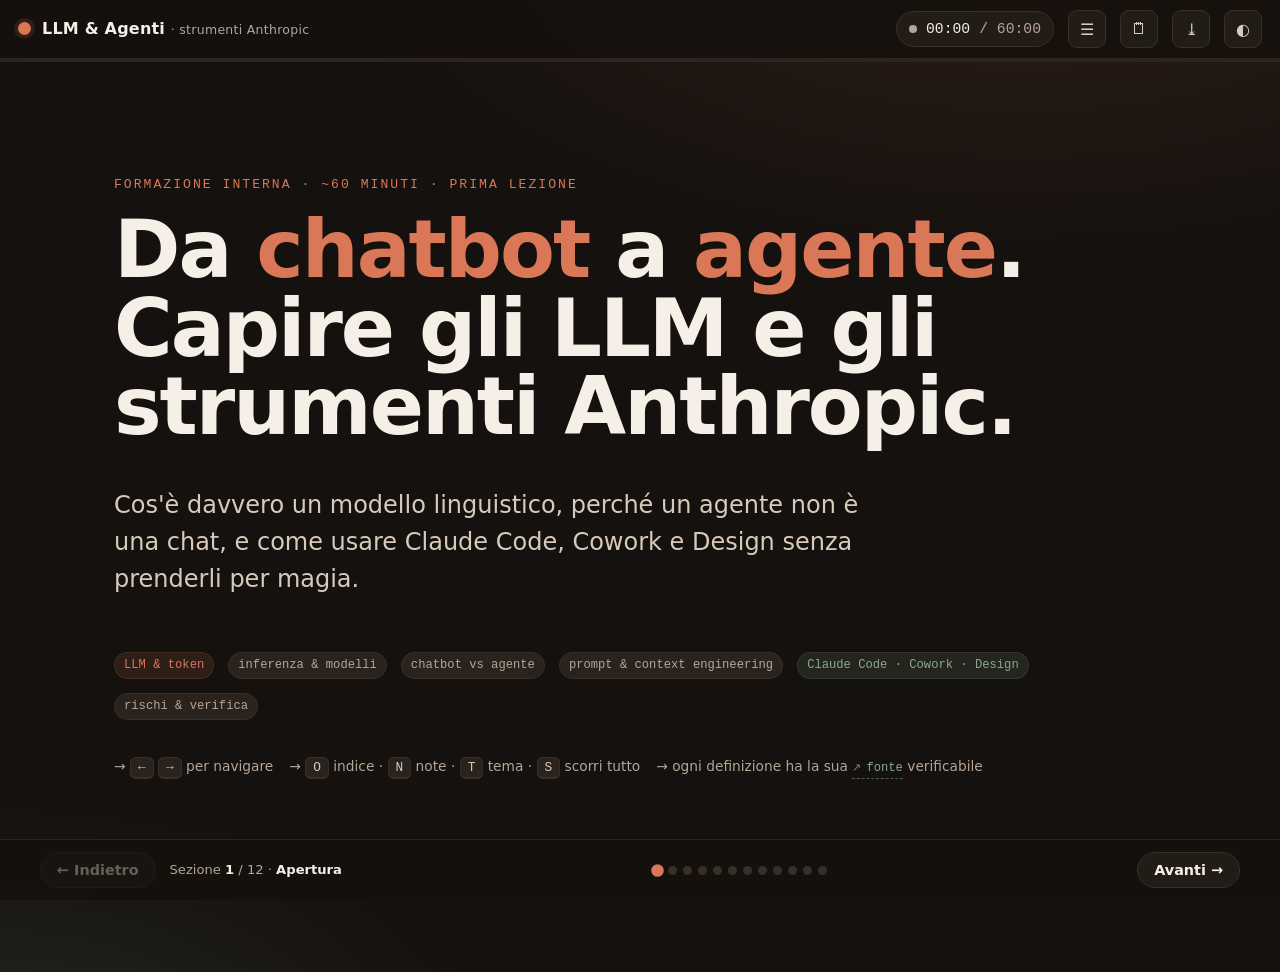
==== commit bd81791a: "Aggiunge inferenza/modelli, Cowork (config+memoria), orchestrazione, Cantiere Creativo - Nuova slide" ====
--- a/site/index.html
+++ b/site/index.html
@@ -42,6 +42,7 @@
         <p class="sub">Cos'è davvero un modello linguistico, perché un agente non è una chat, e come usare Claude Code, Cowork e Design senza prenderli per magia.</p>
         <div class="meta-row">
           <span class="pill clay">LLM &amp; token</span>
+          <span class="pill">inferenza &amp; modelli</span>
           <span class="pill">chatbot vs agente</span>
           <span class="pill">prompt &amp; context engineering</span>
           <span class="pill sage">Claude Code · Cowork · Design</span>
@@ -144,10 +145,78 @@
       <p class="note">Limiti chiave (hallucination, conoscenza datata, context window come memoria limitata, steerability): <a class="src" href="https://www.anthropic.com/research/mapping-mind-language-model" target="_blank" rel="noopener">Anthropic — Mapping the Mind of a LLM</a> · <a class="src" href="https://stanford-cs324.github.io/winter2022/" target="_blank" rel="noopener">Stanford CS324</a></p>
     </section>
 
+    <!-- ===================================================== SLIDE 1b: INFERENZA & MODELLI -->
+    <section class="slide" data-title="Inferenza &amp; modelli" data-time="7 min"
+      data-notes="Due concetti. Inferenza: il modello GIÀ addestrato genera l'output un token alla volta — è ciò che attendi (latenza) e che paghi (token). Modelli: «Claude» non è un modello solo, è una famiglia (Opus, Sonnet, Haiku). Fai muovere il selettore e mostra il triangolo capacità/velocità/costo. Frase chiave: «più capace non vuol dire sempre meglio — per un task semplice un modello piccolo è più adatto, più veloce e più economico». Accenna al fatto che i modelli recenti possono «pensare» di più prima di rispondere: più token e più tempo, ma più qualità sui task difficili.">
+      <span class="kicker"><span class="num">02</span> · Inferenza &amp; modelli · <span class="time">7 min</span></span>
+      <h1 class="slide-title">Inferenza e modelli: cosa succede quando «pensa»</h1>
+      <p class="lead">Usare Claude significa fare <strong>inferenza</strong>: un modello <em>già addestrato</em> genera la risposta, un token alla volta. E «Claude» non è un modello solo — è una <strong>famiglia</strong>, e scegliere quello giusto cambia qualità, velocità e costo.</p>
+
+      <div class="grid cols-2">
+        <div class="def">
+          <span class="deftag">Definizione</span>
+          <div class="term">Inferenza</div>
+          <p>Il processo con cui un modello <strong>già addestrato</strong> genera output a partire da un input: nessun nuovo apprendimento, solo applicazione di ciò che ha appreso, un token alla volta. È ciò che <em>attendi</em> (latenza) e ciò che <em>paghi</em> (token in input + output) a ogni richiesta.</p>
+          <div class="src-row">
+            <a class="src" href="https://docs.anthropic.com/en/docs/resources/glossary" target="_blank" rel="noopener">Anthropic — Glossary</a>
+          </div>
+        </div>
+        <div class="def">
+          <span class="deftag">Definizione</span>
+          <div class="term">Modello</div>
+          <p>Una specifica versione addestrata, con dimensioni, capacità, velocità e costo propri. Claude è una <strong>famiglia</strong> di modelli (linee <em>Opus</em>, <em>Sonnet</em>, <em>Haiku</em>): stessa «intelligenza» di base, equilibri diversi.</p>
+          <div class="src-row">
+            <a class="src" href="https://docs.anthropic.com/en/docs/about-claude/models/overview" target="_blank" rel="noopener">Anthropic — Models overview</a>
+          </div>
+        </div>
+      </div>
+
+      <h2>Tre linee, tre equilibri</h2>
+      <div class="grid cols-3">
+        <div class="card flat">
+          <h3>🧠 Opus</h3>
+          <p>La <strong>massima capacità</strong>: ragionamento profondo, lavori difficili e agentici di lunga durata. Più lento e più costoso — lo usi quando la difficoltà del task lo richiede.</p>
+        </div>
+        <div class="card flat">
+          <h3>⚖️ Sonnet</h3>
+          <p>Il <strong>miglior equilibrio</strong> tra capacità e velocità. Spesso la scelta «di default» per il lavoro di produzione ad alto volume.</p>
+        </div>
+        <div class="card flat">
+          <h3>⚡ Haiku</h3>
+          <p>Il <strong>più veloce ed economico</strong>: task semplici, classificazione, estrazione, alta frequenza. Quando velocità e costo contano più della profondità.</p>
+        </div>
+      </div>
+      <p class="note" style="margin-top:10px">Nomi e versioni correnti delle linee: <a class="src" href="https://docs.anthropic.com/en/docs/about-claude/models/overview" target="_blank" rel="noopener">Anthropic — Models overview</a></p>
+
+      <!-- WIDGET: model chooser -->
+      <div class="widget" id="w-models">
+        <div class="widget-head">
+          <span class="try">Interattivo</span>
+          <span class="w-title">Scegli un modello: cosa cambia?</span>
+          <span class="w-hint">capacità ↔ velocità ↔ costo: non puoi massimizzare tutto</span>
+        </div>
+        <div class="seg" id="model-tiers"></div>
+        <div class="meters" id="model-meters" style="margin-top:18px"></div>
+        <div class="dpanel card flat" id="model-rec" style="margin-top:14px"></div>
+        <p class="note">Valori illustrativi per dare l'intuizione delle proporzioni, non un listino: capacità, velocità e prezzo reali dipendono dal modello specifico. Fonti: <a class="src" href="https://docs.anthropic.com/en/docs/about-claude/models/overview" target="_blank" rel="noopener">Models overview</a> · <a class="src" href="https://docs.anthropic.com/en/docs/about-claude/pricing" target="_blank" rel="noopener">Pricing</a></p>
+      </div>
+
+      <div class="callout tip">
+        <span class="c-ico">🎯</span>
+        <div><strong>Più capace non vuol dire sempre meglio.</strong> Per un task semplice, un modello grande è solo più lento e più costoso. La scelta giusta parte dal task: profondità richiesta, volume, latenza accettabile, budget.</div>
+      </div>
+
+      <div class="callout">
+        <span class="c-ico">💭</span>
+        <div>I modelli recenti possono <strong>«pensare» di più prima di rispondere</strong> (extended / adaptive thinking): più token e più tempo, ma risposte migliori sui problemi difficili. È un'altra leva dello stesso compromesso qualità ↔ costo ↔ latenza.
+        <div class="src-row"><a class="src" href="https://docs.anthropic.com/en/docs/build-with-claude/extended-thinking" target="_blank" rel="noopener">Anthropic — Extended thinking</a></div></div>
+      </div>
+    </section>
+
     <!-- ===================================================== SLIDE 2: CHAT → AGENTE -->
     <section class="slide" data-title="Da chat ad agente" data-time="8 min"
       data-notes="Mostra la scala: chatbot → assistant → tool-using → agente. Il salto vero è 'usa strumenti e lavora in loop'. Fai cliccare il diagramma del loop: gather context → act → verify → repeat. Esempio concreto: 'scrivimi una mail' (chat) vs 'leggi i documenti, estrai, confronta, crea il file' (agente). Prima di passare oltre, chiedi all'aula ad alta voce: cosa rende 'agente' un sistema?">
-      <span class="kicker"><span class="num">02</span> · Da chat ad agente · <span class="time">8 min</span></span>
+      <span class="kicker"><span class="num">03</span> · Da chat ad agente · <span class="time">8 min</span></span>
       <h1 class="slide-title">Da chat ad agente</h1>
       <p class="lead">Lo stesso modello, usato in modi diversi. Il salto non è "prompt migliori": è passare dal <strong>rispondere</strong> al <strong>lavorare su un obiettivo</strong> usando strumenti.</p>
 
@@ -212,7 +281,7 @@
     <!-- ===================================================== SLIDE 3: PROMPT & CONTEXT -->
     <section class="slide" data-title="Prompt &amp; Context engineering" data-time="10 min"
       data-notes="Due idee distinte: prompt engineering = COME chiedi; context engineering = COSA metti a disposizione. Usa il prompt builder dal vivo con un esempio reale (es. mail a cliente arrabbiato). Poi lo slider del costo del contesto: più contesto = più token = più costo, più latenza, più rischio di confusione. Frase chiave: 'il contesto è carburante, ma anche peso'.">
-      <span class="kicker"><span class="num">03</span> · Prompt &amp; Context engineering · <span class="time">10 min</span></span>
+      <span class="kicker"><span class="num">04</span> · Prompt &amp; Context engineering · <span class="time">10 min</span></span>
       <h1 class="slide-title">Chiedere bene, e dare il contesto giusto</h1>
 
       <div class="grid cols-2">
@@ -294,7 +363,7 @@
     <!-- ===================================================== SLIDE 4: MAPPA CLAUDE -->
     <section class="slide" data-title="Mappa Claude" data-time="15 min"
       data-notes="È il blocco centrale. Apri ogni card una alla volta. Messaggio cardine: non esiste UN solo uso dell'AI, esistono superfici diverse per lavori diversi. Per Claude Code spiega il loop e i permission modes (fai cliccare i modi). Per Cowork i 5 criteri del task adatto. Per Design: 'non fammi un'immagine', ma artefatto modificabile e iterabile. Skills e MCP li approfondiamo nella sezione successiva.">
-      <span class="kicker"><span class="num">04</span> · Mappa Claude · <span class="time">14 min</span></span>
+      <span class="kicker"><span class="num">05</span> · Mappa Claude · <span class="time">14 min</span></span>
       <h1 class="slide-title">Una mappa di Claude: Chat, Code, Cowork, Design</h1>
       <p class="lead">Non esiste un solo modo di usare l'AI. Esistono <strong>superfici diverse per tipi di lavoro diversi</strong>. Clicca una card per espanderla.</p>
 
@@ -442,7 +511,7 @@
     <!-- ===================================================== SLIDE 5: SKILLS / MCP -->
     <section class="slide" data-title="Skills, Subagents, Hooks &amp; MCP" data-time="9 min"
       data-notes="Idea guida: il modello conta, ma conta moltissimo l'harness intorno. Quattro modi per potenziare un agente. Skills = istruzioni/procedure riutilizzabili caricate solo quando servono. Subagents = worker isolati con contesto separato che tornano un summary (tengono pulito il contesto principale). Hooks = automazioni deterministiche su eventi (girano sempre, non dipendono dal giudizio del modello). MCP/Connectors = collegamento a dati e tool esterni. Usa i due widget interattivi. Chiudi sul rischio MCP: prompt injection, permessi e governance.">
-      <span class="kicker"><span class="num">05</span> · Estendere Claude · <span class="time">9 min</span></span>
+      <span class="kicker"><span class="num">06</span> · Estendere Claude · <span class="time">9 min</span></span>
       <h1 class="slide-title">Estendere Claude: Skills, MCP e Connectors</h1>
       <p class="lead">Il modello conta, ma <strong>conta moltissimo ciò che gli metti intorno</strong>: istruzioni riutilizzabili (skills) e collegamenti al mondo reale (MCP e connectors). È qui che «Claude risponde» diventa «Claude lavora dove serve».</p>
       <p class="note">Principio di fondo: «il modello conta, ma l'harness intorno al modello conta moltissimo». Fonte: <a class="src" href="https://claude.com/blog/how-claude-code-works-in-large-codebases-best-practices-and-where-to-start" target="_blank" rel="noopener">Claude Code in large codebases</a></p>
@@ -488,6 +557,31 @@
         <div class="src-row"><a class="src" href="https://claude.com/blog/lessons-from-building-claude-code-how-we-use-skills" target="_blank" rel="noopener">Lessons from building Claude Code — skills</a></div></div>
       </div>
 
+      <h3>Skill o Plugin? Non sono la stessa cosa</h3>
+      <div class="def">
+        <span class="deftag">Definizione</span>
+        <div class="term">Plugin</div>
+        <p>Un <strong>pacchetto distribuibile</strong> che estende Claude Code e può impacchettare insieme più componenti — skills, subagents, hooks, server MCP (e altro) — con un manifest <code>plugin.json</code> (nome, versione, autore). Si condivide e si installa tramite <em>marketplace</em>, con skill «namespaced» (es. <code>/mio-plugin:hello</code>) per evitare conflitti.</p>
+        <div class="src-row">
+          <a class="src" href="https://code.claude.com/docs/en/plugins" target="_blank" rel="noopener">Claude Code — Plugins</a>
+        </div>
+      </div>
+      <div class="grid cols-2">
+        <div class="card flat">
+          <h3>🧩 Skill = un mattone</h3>
+          <p>Una <strong>singola capacità</strong> (cartella con <code>SKILL.md</code>) che il modello carica <em>on demand</em> quando è rilevante. Può vivere da sola in <code>.claude/</code>.</p>
+        </div>
+        <div class="card flat">
+          <h3>📦 Plugin = la scatola</h3>
+          <p>Raggruppa <strong>più componenti</strong> (skills + subagents + hooks + MCP) in un pacchetto <strong>versionabile e condivisibile</strong>, installabile con <code>/plugin install</code> da un marketplace.</p>
+        </div>
+      </div>
+      <div class="callout">
+        <span class="c-ico">📦</span>
+        <div>In una frase: <strong>la skill è un singolo strumento; il plugin è la confezione installabile che ne raggruppa molti</strong> e li distribuisce al team o alla community — con versioni e aggiornamenti.
+        <div class="src-row"><a class="src" href="https://code.claude.com/docs/en/plugins" target="_blank" rel="noopener">Claude Code — Plugins</a> <a class="src" href="https://code.claude.com/docs/en/discover-plugins" target="_blank" rel="noopener">Claude Code — Discover &amp; install plugins</a></div></div>
+      </div>
+
       <!-- WIDGET: steering helper -->
       <div class="widget" id="w-steer">
         <div class="widget-head">
@@ -527,6 +621,53 @@
         </div>
       </div>
 
+      <!-- ===== ORCHESTRAZIONE ===== -->
+      <h2>Orchestrazione — coordinare più agenti verso un obiettivo</h2>
+      <div class="def">
+        <span class="deftag">Definizione</span>
+        <div class="term">Orchestrazione</div>
+        <p>Coordinare più chiamate, strumenti o <em>agenti</em> verso un obiettivo. Nel pattern <strong>orchestrator-workers</strong> «un LLM centrale scompone dinamicamente il task, delega a worker LLM e ne sintetizza i risultati» — i sottotask non sono predefiniti: li decide l'orchestratore in base all'input. Nei sistemi reali un <em>lead agent</em> coordina e delega a <em>subagent specializzati che lavorano in parallelo</em>.</p>
+        <div class="src-row">
+          <a class="src" href="https://www.anthropic.com/engineering/building-effective-agents" target="_blank" rel="noopener">Anthropic — Building effective agents</a>
+          <a class="src" href="https://www.anthropic.com/engineering/multi-agent-research-system" target="_blank" rel="noopener">Multi-agent research system</a>
+        </div>
+      </div>
+
+      <!-- WIDGET: orchestration patterns -->
+      <div class="widget" id="w-orch">
+        <div class="widget-head">
+          <span class="try">Interattivo</span>
+          <span class="w-title">I pattern di orchestrazione</span>
+          <span class="w-hint">clicca un pattern · dal più semplice al più autonomo</span>
+        </div>
+        <div class="fourd" id="orch-grid" style="grid-template-columns:repeat(3,1fr)"></div>
+        <div class="dpanel card flat" id="orch-panel"></div>
+        <p class="note">Cinque pattern documentati da Anthropic. Fonte: <a class="src" href="https://www.anthropic.com/engineering/building-effective-agents" target="_blank" rel="noopener">Building effective agents</a></p>
+      </div>
+
+      <div class="grid cols-2">
+        <div class="card flat">
+          <h3>Dove lo vedi in Claude Code</h3>
+          <ul>
+            <li><strong>Subagents</strong>: worker isolati che tornano un <em>summary</em> al coordinatore, nella stessa conversazione;</li>
+            <li><strong>Agent teams</strong> (sperimentale): un <em>lead</em> + teammate con task list condivisa e messaggi diretti tra loro;</li>
+            <li><strong>Dynamic workflows / Workflow tool</strong>: uno script che orchestra da decine a centinaia di agenti <em>fuori</em> dal contesto della conversazione.</li>
+          </ul>
+          <div class="src-row"><a class="src" href="https://code.claude.com/docs/en/agents" target="_blank" rel="noopener">Claude Code — Agents</a> <a class="src" href="https://code.claude.com/docs/en/agent-teams" target="_blank" rel="noopener">Agent teams</a></div>
+        </div>
+        <div class="card flat">
+          <h3>Workflow ≠ Agente (di nuovo)</h3>
+          <p>Nei <strong>workflow</strong> i passi sono «orchestrati con percorsi di codice predefiniti»; negli <strong>agenti</strong> il modello «dirige dinamicamente il proprio processo e l'uso degli strumenti». L'orchestrazione può essere l'uno, l'altro, o un mix.</p>
+          <div class="src-row"><a class="src" href="https://www.anthropic.com/engineering/building-effective-agents" target="_blank" rel="noopener">Building effective agents</a></div>
+        </div>
+      </div>
+
+      <div class="callout warn">
+        <span class="c-ico">⚠️</span>
+        <div><strong>Orchestrare costa.</strong> Gli agenti usano «circa 4× più token» di una chat; i sistemi multi-agente «circa 15× più token». Vai semplice: spesso basta una singola chiamata ben contestualizzata. L'orchestrazione conviene su task di valore con forte parallelizzazione — non quando i sotto-agenti devono condividere lo stesso contesto o hanno molte dipendenze.
+        <div class="src-row"><a class="src" href="https://www.anthropic.com/engineering/multi-agent-research-system" target="_blank" rel="noopener">Multi-agent research system</a></div></div>
+      </div>
+
       <!-- ===== HOOKS ===== -->
       <h2>Hooks — automazioni deterministiche su eventi</h2>
       <div class="def">
@@ -597,10 +738,172 @@
       </div>
     </section>
 
+    <!-- ===================================================== SLIDE 5b: COWORK — CONFIGURAZIONE -->
+    <section class="slide" data-title="Claude Cowork: configurarlo bene" data-time="8 min"
+      data-notes="Mini-sezione ad hoc, tutte fonti ufficiali e recenti (claude.com, support.claude.com, verifica 2026-06-25). Idea guida: «porti Claude al tuo lavoro, non il lavoro a Claude»; la configurazione conta più del prompt. Ordine consigliato: connettori → istruzioni e contesto → (dopo qualche ripetizione) skill → condividi come plugin. Mostra i 5 «ingredienti» del task adatto. Sottolinea le due modalità di permesso (Ask before acting vs Act without asking) e il rischio prompt injection. Chiudi sui task schedulati e sul limite: girano solo a computer acceso e app aperta. Resti responsabile di ogni azione.">
+      <span class="kicker"><span class="num">07</span> · Focus: Claude Cowork · <span class="time">8 min</span></span>
+      <h1 class="slide-title">Claude Cowork: la configurazione che fa la differenza</h1>
+      <p class="lead">«Invece di portare il tuo lavoro a Claude, porti Claude al tuo lavoro»: punti una cartella, colleghi le app che già usi e descrivi il risultato. <strong>La differenza tra un output mediocre e uno ottimo non è quasi mai il prompt, ma il contesto che gli dai.</strong></p>
+      <p class="note">Definizione e framing: <a class="src" href="https://support.claude.com/en/articles/13345190-get-started-with-claude-cowork" target="_blank" rel="noopener">Get started with Cowork</a> · <a class="src" href="https://claude.com/blog/best-practices-for-getting-started-with-claude-cowork" target="_blank" rel="noopener">Best practices</a> · <a class="src" href="https://claude.com/product/cowork" target="_blank" rel="noopener">Claude — Cowork</a></p>
+
+      <h2>L'ordine consigliato di setup</h2>
+      <div class="grid cols-2">
+        <div class="def">
+          <span class="deftag">1 · Connettori</span>
+          <div class="term">Collega le app che già usi</div>
+          <p>Dal pannello <strong>Customize</strong>: autorizzi una volta, poi Claude può <em>leggere e scrivere</em> in quel sistema (aggiornare un ticket, preparare una risposta, salvare un file). Tra quelli ufficiali:</p>
+          <div class="chips"><span class="pill">Slack</span> <span class="pill">Gmail</span> <span class="pill">Google Drive</span> <span class="pill">Google Calendar</span> <span class="pill">Microsoft 365</span> <span class="pill">Jira</span> <span class="pill">Linear</span> <span class="pill">Salesforce</span> <span class="pill">Chrome</span></div>
+          <div class="src-row"><a class="src" href="https://claude.com/resources/tutorials/customize-claude-cowork" target="_blank" rel="noopener">Customize Cowork</a> <a class="src" href="https://support.claude.com/en/articles/11176164-use-connectors-to-extend-claude-s-capabilities" target="_blank" rel="noopener">Connectors</a></div>
+        </div>
+        <div class="def">
+          <span class="deftag">2 · Istruzioni &amp; contesto</span>
+          <div class="term">Regole permanenti + cartelle giuste</div>
+          <p>Imposta <strong>Instructions</strong> a livello globale, di progetto o di organizzazione. Dai accesso solo alle <strong>cartelle</strong> giuste (Claude vede solo quelle collegate) e aggiungi istruzioni per-cartella. È qui che vive il «contesto ricco» che fa la qualità.</p>
+          <div class="src-row"><a class="src" href="https://claude.com/resources/tutorials/customize-claude-cowork" target="_blank" rel="noopener">Customize Cowork</a></div>
+        </div>
+      </div>
+      <div class="grid cols-2">
+        <div class="def">
+          <span class="deftag">3 · Skill</span>
+          <div class="term">Dopo qualche ripetizione, impacchetta</div>
+          <p>«Trasforma quello che abbiamo appena fatto in una skill»: cattura passi, template e dove stanno le fonti. La regola ufficiale: scrivi una skill <em>dopo</em> aver rifatto lo stesso task qualche volta.</p>
+          <div class="src-row"><a class="src" href="https://claude.com/resources/tutorials/customize-claude-cowork" target="_blank" rel="noopener">Customize Cowork</a></div>
+        </div>
+        <div class="def">
+          <span class="deftag">4 · Plugin</span>
+          <div class="term">Condividi col team</div>
+          <p>Un <strong>plugin</strong> impacchetta connettori + skill in un bundle distribuibile per ruolo (Sales, Product, Legal, Operations): lo stesso modo di lavorare per tutto il team.</p>
+          <div class="src-row"><a class="src" href="https://claude.com/plugins" target="_blank" rel="noopener">Claude — Plugins</a></div>
+        </div>
+      </div>
+
+      <h2>Memoria: dove vive il contesto che dura</h2>
+      <p class="lead" style="font-size:1.05rem">Cowork legge <em>e scrive</em> file locali: la memoria può letteralmente vivere su disco, in cartelle che colleghi tu — più alcuni livelli «di sistema» che persistono tra le sessioni.</p>
+
+      <div class="grid cols-2">
+        <div class="def">
+          <span class="deftag">Modello mentale</span>
+          <div class="term">Effimero vs persistente</div>
+          <p>La <strong>context window</strong> è memoria di <em>lavoro</em>: vive nella sessione e si svuota (sez. 04). La <strong>memoria persistente</strong> sta altrove — su disco, nelle folder instructions o nel memory store di un Project — e sopravvive alla chiusura della sessione. Servono entrambe, ma vanno tenute distinte.</p>
+          <div class="src-row"><a class="src" href="https://docs.anthropic.com/en/docs/build-with-claude/context-windows" target="_blank" rel="noopener">Context windows</a> <a class="src" href="https://claude.com/docs/cowork/guide/projects" target="_blank" rel="noopener">Cowork — Projects</a></div>
+        </div>
+        <div class="def">
+          <span class="deftag">Regola pratica</span>
+          <div class="term">Cosa vale la pena ricordare</div>
+          <p>Non tutto va «ricordato»: salva <strong>fatti stabili, decisioni, vincoli, convenzioni, prossimi passi</strong> — non la cronologia grezza. Una buona memoria è <em>curata</em>, non un log che cresce all'infinito.</p>
+          <div class="src-row"><a class="src" href="https://www.anthropic.com/engineering/effective-context-engineering-for-ai-agents" target="_blank" rel="noopener">Anthropic — Context engineering</a></div>
+        </div>
+      </div>
+
+      <div class="grid cols-2">
+        <div class="def">
+          <span class="deftag">Su disco</span>
+          <div class="term">File &amp; cartelle locali</div>
+          <p>«Claude può leggere <em>e scrivere</em> i tuoi file locali senza upload o download manuali». Qualsiasi cartella collegata diventa archivio durevole: appunti, log, decisioni, output. (Legge file fino a 50 MB l'uno.)</p>
+          <div class="src-row"><a class="src" href="https://support.claude.com/en/articles/13345190-get-started-with-claude-cowork" target="_blank" rel="noopener">Get started</a> <a class="src" href="https://claude.com/docs/cowork/guide/projects" target="_blank" rel="noopener">Cowork — Projects</a></div>
+        </div>
+        <div class="def">
+          <span class="deftag">Auto-aggiornante</span>
+          <div class="term">Folder instructions</div>
+          <p>Contesto legato a una cartella che «Claude può anche aggiornare da solo durante una sessione». È la nota di memoria più leggera e auto-mantenuta: un file di contesto per-cartella che cresce mentre lavori.</p>
+          <div class="src-row"><a class="src" href="https://support.claude.com/en/articles/13345190-get-started-with-claude-cowork" target="_blank" rel="noopener">Get started with Cowork</a></div>
+        </div>
+      </div>
+      <div class="grid cols-2">
+        <div class="def">
+          <span class="deftag">Tra le sessioni</span>
+          <div class="term">Memoria dei Project</div>
+          <p>I <strong>Project</strong> hanno «un memory store dedicato che persiste tra le sessioni»: Claude ricorda il contesto dei task passati <em>nello stesso progetto</em>. <strong>Attenzione:</strong> «la memoria non è mantenuta tra le sessioni standalone» e non passa da un progetto all'altro.</p>
+          <div class="src-row"><a class="src" href="https://claude.com/docs/cowork/guide/projects" target="_blank" rel="noopener">Cowork — Projects</a> <a class="src" href="https://support.claude.com/en/articles/14116274-organize-your-tasks-with-projects-in-claude-cowork" target="_blank" rel="noopener">Organize tasks with projects</a></div>
+        </div>
+        <div class="def">
+          <span class="deftag">Standing context</span>
+          <div class="term">Instructions globali / di progetto</div>
+          <p>Le <strong>Instructions</strong> globali valgono per ogni sessione; quelle di progetto si stratificano sopra. Contesto permanente che dai tu (tono, formato, regole), diverso dalla memoria che si accumula da sola.</p>
+          <div class="src-row"><a class="src" href="https://support.claude.com/en/articles/13345190-get-started-with-claude-cowork" target="_blank" rel="noopener">Get started</a></div>
+        </div>
+      </div>
+
+      <!-- WIDGET: memory surfaces comparator -->
+      <div class="widget" id="w-memory">
+        <div class="widget-head">
+          <span class="try">Interattivo</span>
+          <span class="w-title">Dove può stare la memoria?</span>
+          <span class="w-hint">clicca una superficie · guarda persistenza, ambito e chi scrive</span>
+        </div>
+        <div class="fourd" id="mem-grid" style="grid-template-columns:repeat(3,1fr)"></div>
+        <div class="dpanel card flat" id="mem-panel"></div>
+        <p class="note">Confronto delle superfici di memoria di Cowork (più il memory tool API, superficie diversa). Fonti: <a class="src" href="https://support.claude.com/en/articles/13345190-get-started-with-claude-cowork" target="_blank" rel="noopener">Get started</a> · <a class="src" href="https://claude.com/docs/cowork/guide/projects" target="_blank" rel="noopener">Projects</a></p>
+      </div>
+
+      <div class="callout">
+        <span class="c-ico">🧭</span>
+        <div><strong>Pattern consigliato.</strong> Crea una <strong>cartella di lavoro dedicata</strong>, tieni dentro un file tipo <code>MEMORIA.md</code> (fatti, decisioni, prossimi passi) e usa le <strong>folder instructions</strong> per dire a Claude di consultarlo e aggiornarlo. Per ricordare <em>tra</em> le sessioni, lavora dentro un <strong>Project</strong> (la memoria standalone non viene mantenuta).
+        <div class="src-row"><a class="src" href="https://support.claude.com/en/articles/13345190-get-started-with-claude-cowork" target="_blank" rel="noopener">Get started</a> <a class="src" href="https://support.claude.com/en/articles/14116274-organize-your-tasks-with-projects-in-claude-cowork" target="_blank" rel="noopener">Projects</a></div></div>
+      </div>
+
+      <div class="callout tip">
+        <span class="c-ico">🗂️</span>
+        <div><strong>Esempio: una vault Obsidian come memoria.</strong> Una vault Obsidian è solo «una cartella di file Markdown sul tuo disco». Colleghi quella cartella a Cowork e diventa la tua memoria leggibile e scrivibile: Claude annota lì decisioni e contesto, tu li riusi (in Cowork o in Obsidian). <em>Nota:</em> non è un'integrazione ufficiale — il meccanismo supportato è «leggere/scrivere una cartella Markdown locale»; Obsidian è solo un esempio comodo.
+        <div class="src-row"><a class="src" href="https://support.claude.com/en/articles/13345190-get-started-with-claude-cowork" target="_blank" rel="noopener">Local file read/write</a> <a class="src" href="https://obsidian.md/" target="_blank" rel="noopener">obsidian.md (cos'è Obsidian)</a></div></div>
+      </div>
+
+      <div class="callout">
+        <span class="c-ico">🧰</span>
+        <div>Superficie diversa, stessa idea: il <strong>memory tool</strong> delle API/agenti fa salvare a Claude file in una cartella <code>/memories</code> che «persiste tra le conversazioni». È una primitiva per sviluppatori, <em>non</em> la feature di Cowork — utile saperlo per non confonderle.
+        <div class="src-row"><a class="src" href="https://platform.claude.com/docs/en/agents-and-tools/tool-use/memory-tool" target="_blank" rel="noopener">Anthropic — Memory tool</a></div></div>
+      </div>
+
+      <div class="callout warn">
+        <span class="c-ico">⚠️</span>
+        <div><strong>Cartella di memoria, con criterio.</strong> Claude può leggere, scrivere e <em>cancellare definitivamente</em> i file della cartella collegata: usa una <strong>cartella di lavoro dedicata</strong>, tieni dei backup e non darle dati sensibili (credenziali, documenti finanziari).
+        <div class="src-row"><a class="src" href="https://support.claude.com/en/articles/13364135-use-claude-cowork-safely" target="_blank" rel="noopener">Use Cowork safely</a></div></div>
+      </div>
+
+      <h2>Quando un task è adatto: i 5 «ingredienti»</h2>
+      <div class="grid cols-3">
+        <div class="card flat"><h3>📥 Più input</h3><p>Entra più di una cosa: più file, un'intera cartella, o file + connettori.</p></div>
+        <div class="card flat"><h3>📤 Un deliverable</h3><p>Esce un file: documento, deck, foglio, CSV — da allegare, presentare, riusare.</p></div>
+        <div class="card flat"><h3>🔁 Ricorrente</h3><p>Lo rifarai: i task ripetibili sono il punto ideale, più dei one-off.</p></div>
+        <div class="card flat"><h3>✅ Formato noto</h3><p>Sai già com'è fatto un buon risultato: lo valuti in 15 secondi.</p></div>
+        <div class="card flat"><h3>🥱 Lavoro «di mezzo»</h3><p>Il pensiero sta all'inizio (cosa vuoi) e alla fine (è giusto?); il mezzo, noioso, si delega.</p></div>
+        <div class="card flat" style="border-color:var(--clay)"><h3>🧭 Regola</h3><p>Non servono tutti e 5: se ne centra qualcuno, è un buon candidato.</p></div>
+      </div>
+      <p class="note">Fonte: <a class="src" href="https://claude.com/blog/best-practices-for-getting-started-with-claude-cowork" target="_blank" rel="noopener">Best practices for getting started with Cowork</a></p>
+
+      <div class="callout tip">
+        <span class="c-ico">🤝</span>
+        <div><strong>Il brief che funziona.</strong> Apri con: «<em>Prima di iniziare, ripetimi la richiesta così siamo allineati, poi fammi tutte le domande di chiarimento che hai.</em>» Fa emergere i requisiti impliciti ed evita rilavorazioni costose.
+        <div class="src-row"><a class="src" href="https://claude.com/blog/best-practices-for-getting-started-with-claude-cowork" target="_blank" rel="noopener">Best practices</a></div></div>
+      </div>
+
+      <h2>Permessi, automazioni e sicurezza</h2>
+      <div class="grid cols-2">
+        <div class="card flat">
+          <h3>🛂 Due modalità di permesso</h3>
+          <p><strong>«Ask before acting»</strong>: mostra il piano e aspetta la tua approvazione (consigliata). <strong>«Act without asking»</strong>: più veloce ma «aumenta significativamente il rischio di prompt injection» — solo se supervisioni fonti fidate. La cancellazione di file richiede sempre permesso esplicito.</p>
+          <div class="src-row"><a class="src" href="https://support.claude.com/en/articles/13345190-get-started-with-claude-cowork" target="_blank" rel="noopener">Get started</a> <a class="src" href="https://support.claude.com/en/articles/13364135-use-claude-cowork-safely" target="_blank" rel="noopener">Use Cowork safely</a></div>
+        </div>
+        <div class="card flat">
+          <h3>⏰ Task schedulati</h3>
+          <p>Con <code>/schedule</code> o dalla sidebar <strong>Scheduled</strong>: ogni run è una sessione Cowork a cadenza oraria/giornaliera/settimanale, con modello opzionale. <strong>Limite chiave:</strong> girano solo «mentre il computer è acceso e l'app Claude Desktop è aperta» (i run saltati ripartono al risveglio).</p>
+          <div class="src-row"><a class="src" href="https://support.claude.com/en/articles/13854387-schedule-recurring-tasks-in-claude-cowork" target="_blank" rel="noopener">Schedule recurring tasks</a></div>
+        </div>
+      </div>
+
+      <div class="callout warn">
+        <span class="c-ico">⚠️</span>
+        <div><strong>Governance.</strong> Il computer use «non ha sandbox» tra Claude e il tuo schermo; i connettori <em>ereditano i tuoi permessi</em> (Claude non può accedere a ciò che tu non puoi). Buone regole: collega solo servizi fidati e necessari, evita dati sensibili (credenziali, documenti finanziari), rivedi gli output, metti in pausa i task inutilizzati. <strong>Resti responsabile di ogni azione di Claude.</strong>
+        <div class="src-row"><a class="src" href="https://support.claude.com/en/articles/13364135-use-claude-cowork-safely" target="_blank" rel="noopener">Use Cowork safely</a> <a class="src" href="https://support.claude.com/en/articles/11176164-use-connectors-to-extend-claude-s-capabilities" target="_blank" rel="noopener">Connectors &amp; permessi</a></div></div>
+      </div>
+
+      <p class="note">Disponibile su piani a pagamento (Pro, Max, Team, Enterprise) in Claude Desktop per macOS e Windows, accanto a Chat e Code. Verifica fonti: 2026-06-25.</p>
+    </section>
+
     <!-- ===================================================== SLIDE 6: CLI vs UI -->
     <section class="slide" data-title="CLI: confronto &amp; uso" data-time="8 min"
       data-notes="Prima il confronto fra superfici col filtro profilo. Poi 'uso della CLI': come si lavora davvero nel terminale. Fai avanzare il terminale interattivo passo passo: avvio nella cartella, @file per il contesto, plan mode, esecuzione, verifica con i test. Frase chiave: la CLI è per chi vuole lavorare vicino al sistema; dai sempre a Claude un modo per verificare il lavoro.">
-      <span class="kicker"><span class="num">06</span> · CLI: confronto &amp; uso · <span class="time">8 min</span></span>
+      <span class="kicker"><span class="num">08</span> · CLI: confronto &amp; uso · <span class="time">8 min</span></span>
       <h1 class="slide-title">CLI o UI? Dipende da dove lavori</h1>
       <p class="lead">Stessa intelligenza, superfici diverse. La scelta dipende da quanto vuoi stare vicino al sistema e da quanto è tecnico il task.</p>
 
@@ -668,7 +971,7 @@
     <!-- ===================================================== SLIDE 6: RISCHI + 4D -->
     <section class="slide" data-title="Rischi &amp; framework 4D" data-time="5 min"
       data-notes="Chiudi sul giudizio umano. L'AI accelera, non sostituisce la responsabilità. Mostra i rischi (hallucination, dati sensibili, output convincente ma sbagliato, azioni automatiche non controllate). Poi clicca le 4 D: Delegation, Description, Discernment, Diligence. Messaggio: dare sempre criteri di verifica.">
-      <span class="kicker"><span class="num">07</span> · Rischi, verifica &amp; 4D · <span class="time">5 min</span></span>
+      <span class="kicker"><span class="num">09</span> · Rischi, verifica &amp; 4D · <span class="time">5 min</span></span>
       <h1 class="slide-title">Acceleratore, non sostituto del giudizio</h1>
 
       <div class="grid cols-2">
@@ -702,10 +1005,72 @@
       <p class="note">Framework 4D (Delegation, Description, Discernment, Diligence) introdotto nel percorso AI Fluency di Anthropic. Riferimento prodotto/risorse: <a class="src" href="https://docs.anthropic.com/en/docs/intro-to-claude" target="_blank" rel="noopener">Anthropic — Intro to Claude</a></p>
     </section>
 
+    <!-- ===================================================== SLIDE 6b: CANTIERE CREATIVO -->
+    <section class="slide" data-title="Cosa possiamo fare in Cantiere Creativo" data-time="6 min"
+      data-notes="Sezione interna, strategica. Tre temi. 1) Ognuno, personalmente, può lavorare con un modello: non serve essere sviluppatori, ognuno sceglie superficie e modello adatti; il salto è culturale — da «strumento che risponde» a «collaboratore a cui delego e che verifico». 2) Cosa cambia in produzione e offerta: velocità (bozze, ricerche, prototipi, report in ore), meno lavoro ripetitivo, più iterazioni col cliente; lo stesso team produce di più; il valore si sposta dal «fare» al «saper delegare e validare». 3) Cosa offrire ai clienti in futuro: prototipi navigabili, soluzioni AI su misura (agenti, automazioni, skill/MCP sui loro sistemi), contenuti e design iterabili, consulenza di AI fluency e governance. Chiusura: il vantaggio competitivo è il giudizio umano e la responsabilità, non l'AI da sola.">
+      <span class="kicker"><span class="num">10</span> · Cosa possiamo fare in Cantiere Creativo · <span class="time">6 min</span></span>
+      <h1 class="slide-title">Cosa possiamo fare in Cantiere Creativo</h1>
+      <p class="lead">Non è una questione di «se», ma di «come». Tre piani concreti: la <strong>persona</strong>, la <strong>produzione</strong> e l'<strong>offerta ai clienti</strong>.</p>
+
+      <h2>1 · Ognuno può lavorare con un modello</h2>
+      <div class="grid cols-2">
+        <div class="card flat">
+          <h3>Non serve essere sviluppatori</h3>
+          <ul>
+            <li><strong>Chat</strong> per ragionare, sintetizzare, fare bozze;</li>
+            <li><strong>Cowork</strong> per i deliverable non tecnici (report, deck, fogli);</li>
+            <li><strong>Code</strong> per chi tocca il codice;</li>
+            <li><strong>Design</strong> per wireframe, mockup, prototipi.</li>
+          </ul>
+          <p class="note">Ognuno sceglie la superficie — e il modello — adatti al proprio lavoro.</p>
+        </div>
+        <div class="card flat">
+          <h3>Il salto è culturale</h3>
+          <p>Passare da «strumento che risponde» a <strong>«collaboratore a cui delego e di cui verifico il lavoro»</strong>. Chi impara a <em>delegare bene e validare</em> diventa più rapido senza perdere il controllo della qualità.</p>
+        </div>
+      </div>
+
+      <h2>2 · Cosa cambia: produzione e offerta commerciale</h2>
+      <div class="grid cols-3">
+        <div class="card flat"><h3>⏱️ Velocità</h3><p>Bozze, ricerche, prototipi navigabili, varianti e report in <strong>ore invece di giorni</strong>. Più iterazioni con il cliente nello stesso tempo.</p></div>
+        <div class="card flat"><h3>🧹 Meno ripetitivo</h3><p>Estrazione, riformattazione, riconciliazione, primo QA: il lavoro «di mezzo» si delega. Il team si concentra su strategia e creatività.</p></div>
+        <div class="card flat"><h3>📈 Capacità</h3><p>Lo <strong>stesso team produce di più</strong>: margini e throughput migliori. L'offerta diventa più veloce e più ricca — preventivi, prototipi, opzioni.</p></div>
+      </div>
+      <div class="callout">
+        <span class="c-ico">⚖️</span>
+        <div>Il rovescio: <strong>la qualità va presidiata</strong>. Il valore si sposta dal «fare» al <strong>«saper delegare e validare»</strong> — verifica, fonti, tono e standard restano responsabilità nostra.</div>
+      </div>
+
+      <h2>3 · Cosa possiamo offrire ai clienti in futuro</h2>
+      <div class="grid cols-2">
+        <div class="card flat">
+          <h3>Nuove linee di servizio</h3>
+          <ul>
+            <li><strong>Prototipi interattivi</strong> rapidi per validare idee prima di costruire;</li>
+            <li><strong>Soluzioni AI su misura</strong>: agenti, automazioni, skill e connettori (MCP) sui loro sistemi;</li>
+            <li><strong>Contenuti e design iterabili</strong>, non consegne «usa e getta».</li>
+          </ul>
+        </div>
+        <div class="card flat">
+          <h3>Consulenza e governance</h3>
+          <ul>
+            <li><strong>AI fluency</strong>: formare i team dei clienti a delegare e verificare;</li>
+            <li><strong>Governance e sicurezza</strong>: permessi, dati, prompt injection — parte del valore che vendiamo;</li>
+            <li><strong>Affiancamento continuo</strong>: dal progetto una tantum alla collaborazione viva.</li>
+          </ul>
+        </div>
+      </div>
+
+      <div class="callout tip">
+        <span class="c-ico">🎯</span>
+        <div><strong>Il nostro vantaggio non è l'AI: è il giudizio.</strong> Gli strumenti li avranno tutti. La differenza la fanno il gusto, il metodo e la responsabilità con cui li usiamo — ed è esattamente ciò che possiamo vendere.</div>
+      </div>
+    </section>
+
     <!-- ===================================================== SLIDE 7: TAKEAWAY + GLOSSARIO + FONTI -->
     <section class="slide" data-title="Takeaway · Glossario · Fonti" data-time="2 min"
       data-notes="Ricapitola i 5 messaggi. Ricorda che il glossario e tutte le fonti sono qui sotto, verificabili in autonomia. Invita a una micro-demo dal vivo se c'è tempo: 'leggi questa cartella, spiegamela, trova un bug, proponi una modifica'.">
-      <span class="kicker"><span class="num">08</span> · In sintesi · <span class="time">chiusura</span></span>
+      <span class="kicker"><span class="num">11</span> · In sintesi · <span class="time">chiusura</span></span>
       <h1 class="slide-title">Cinque cose da portare a casa</h1>
       <div class="grid cols-2">
         <div class="card"><h3>1 · Non è magia</h3><p>L'AI lavora su istruzioni, contesto e probabilità. Genera il plausibile, non la verità garantita.</p></div>
